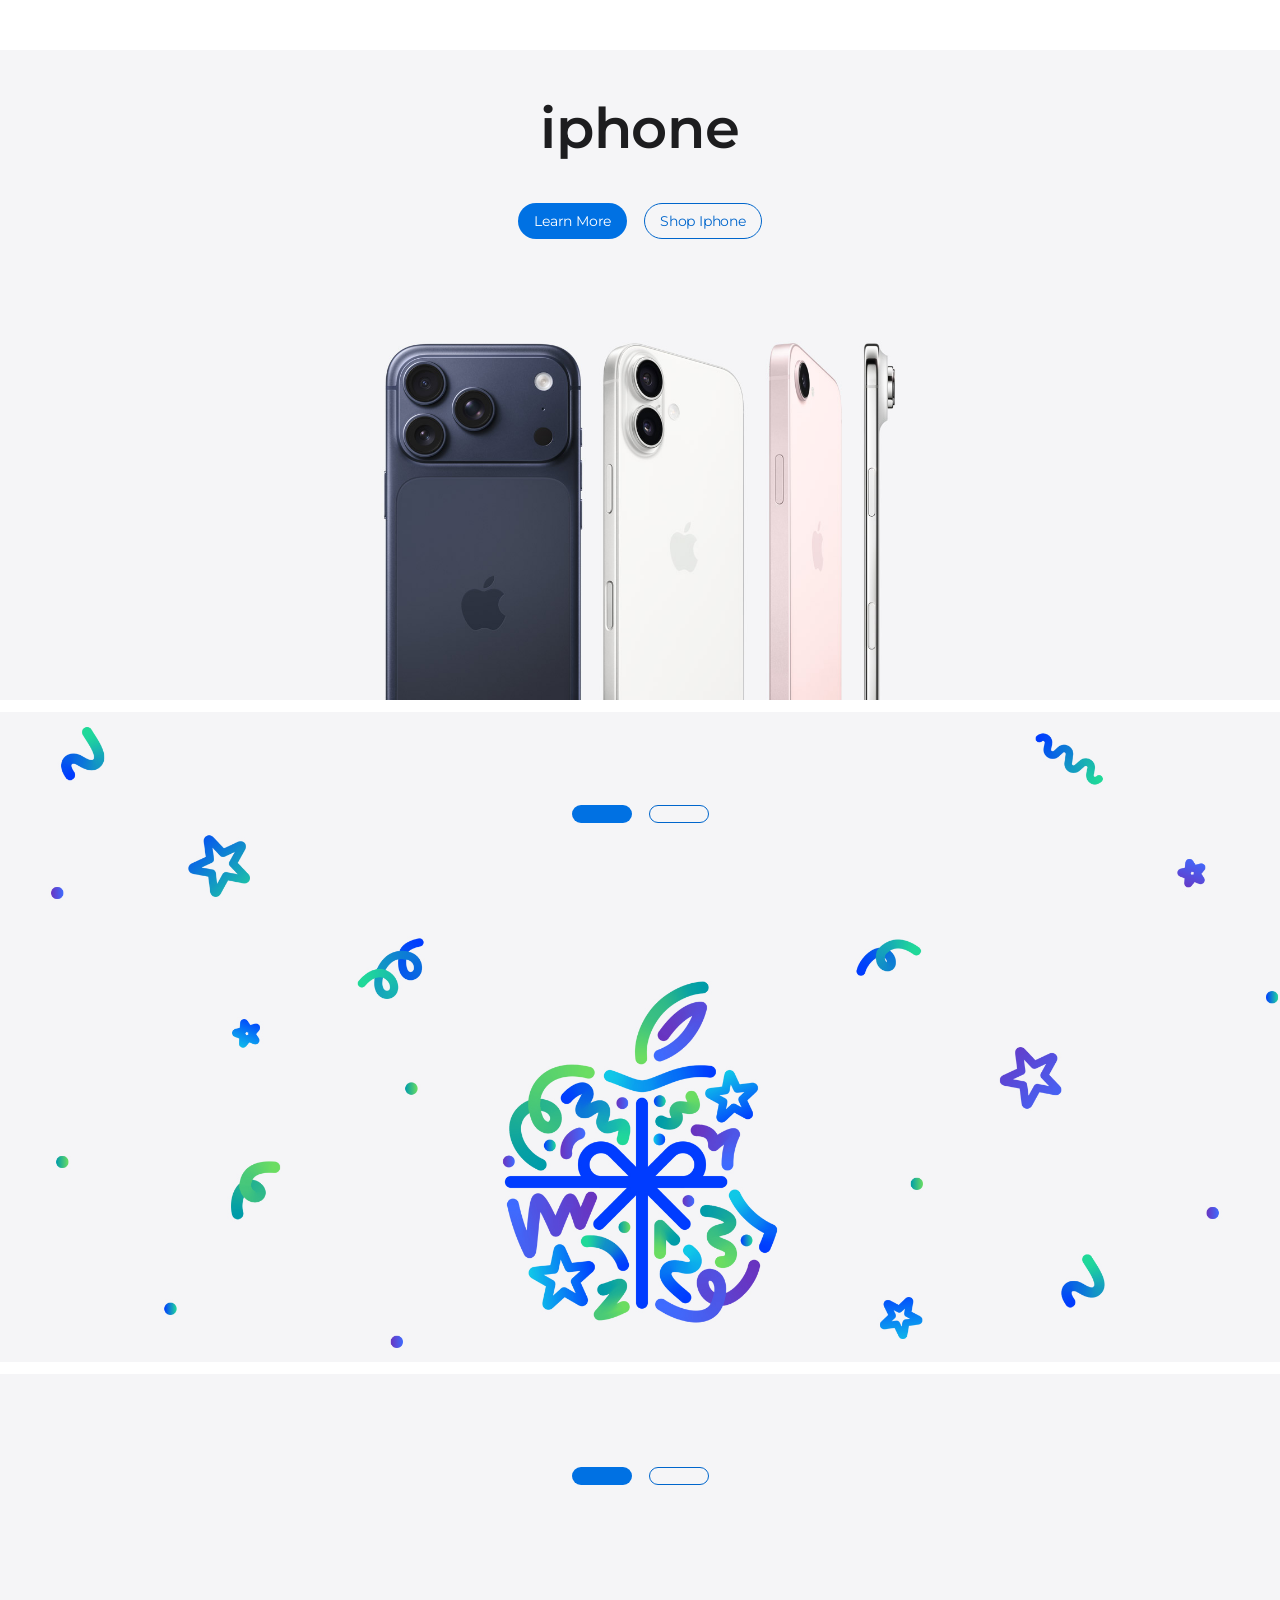
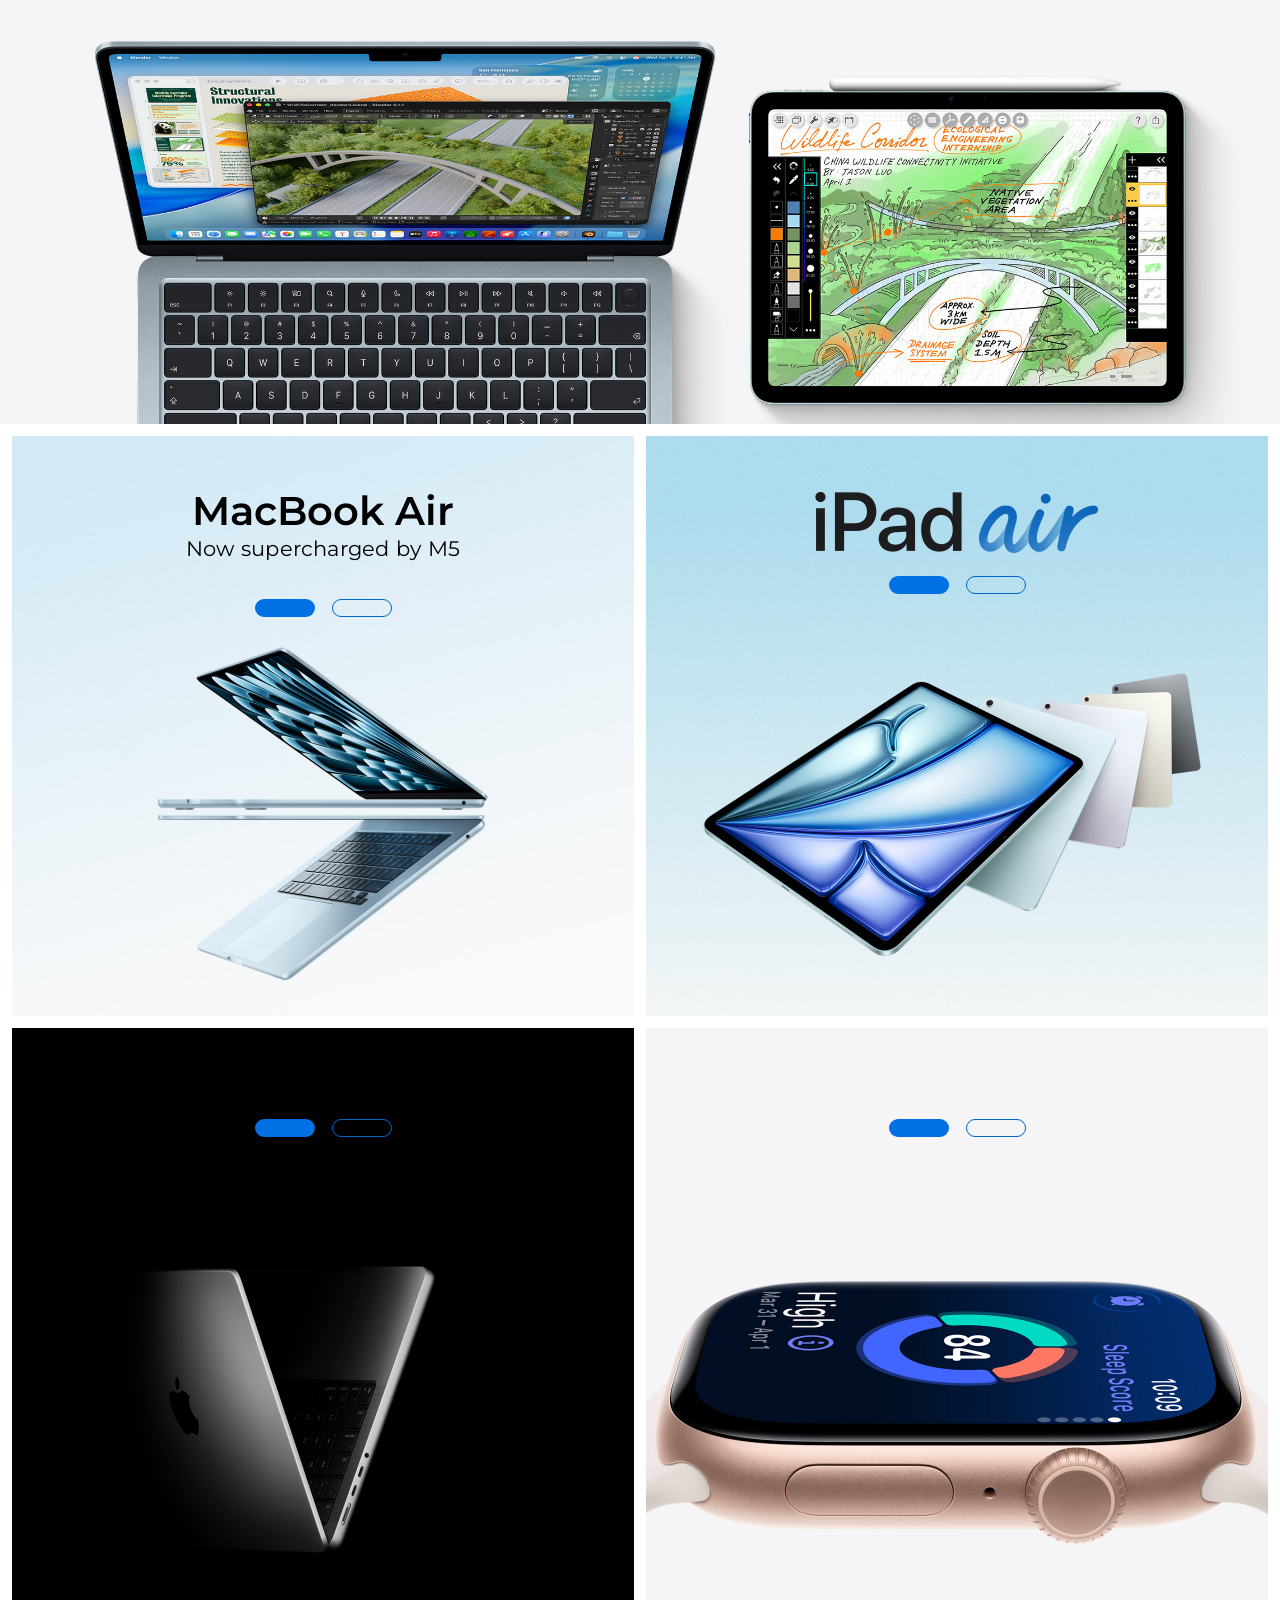
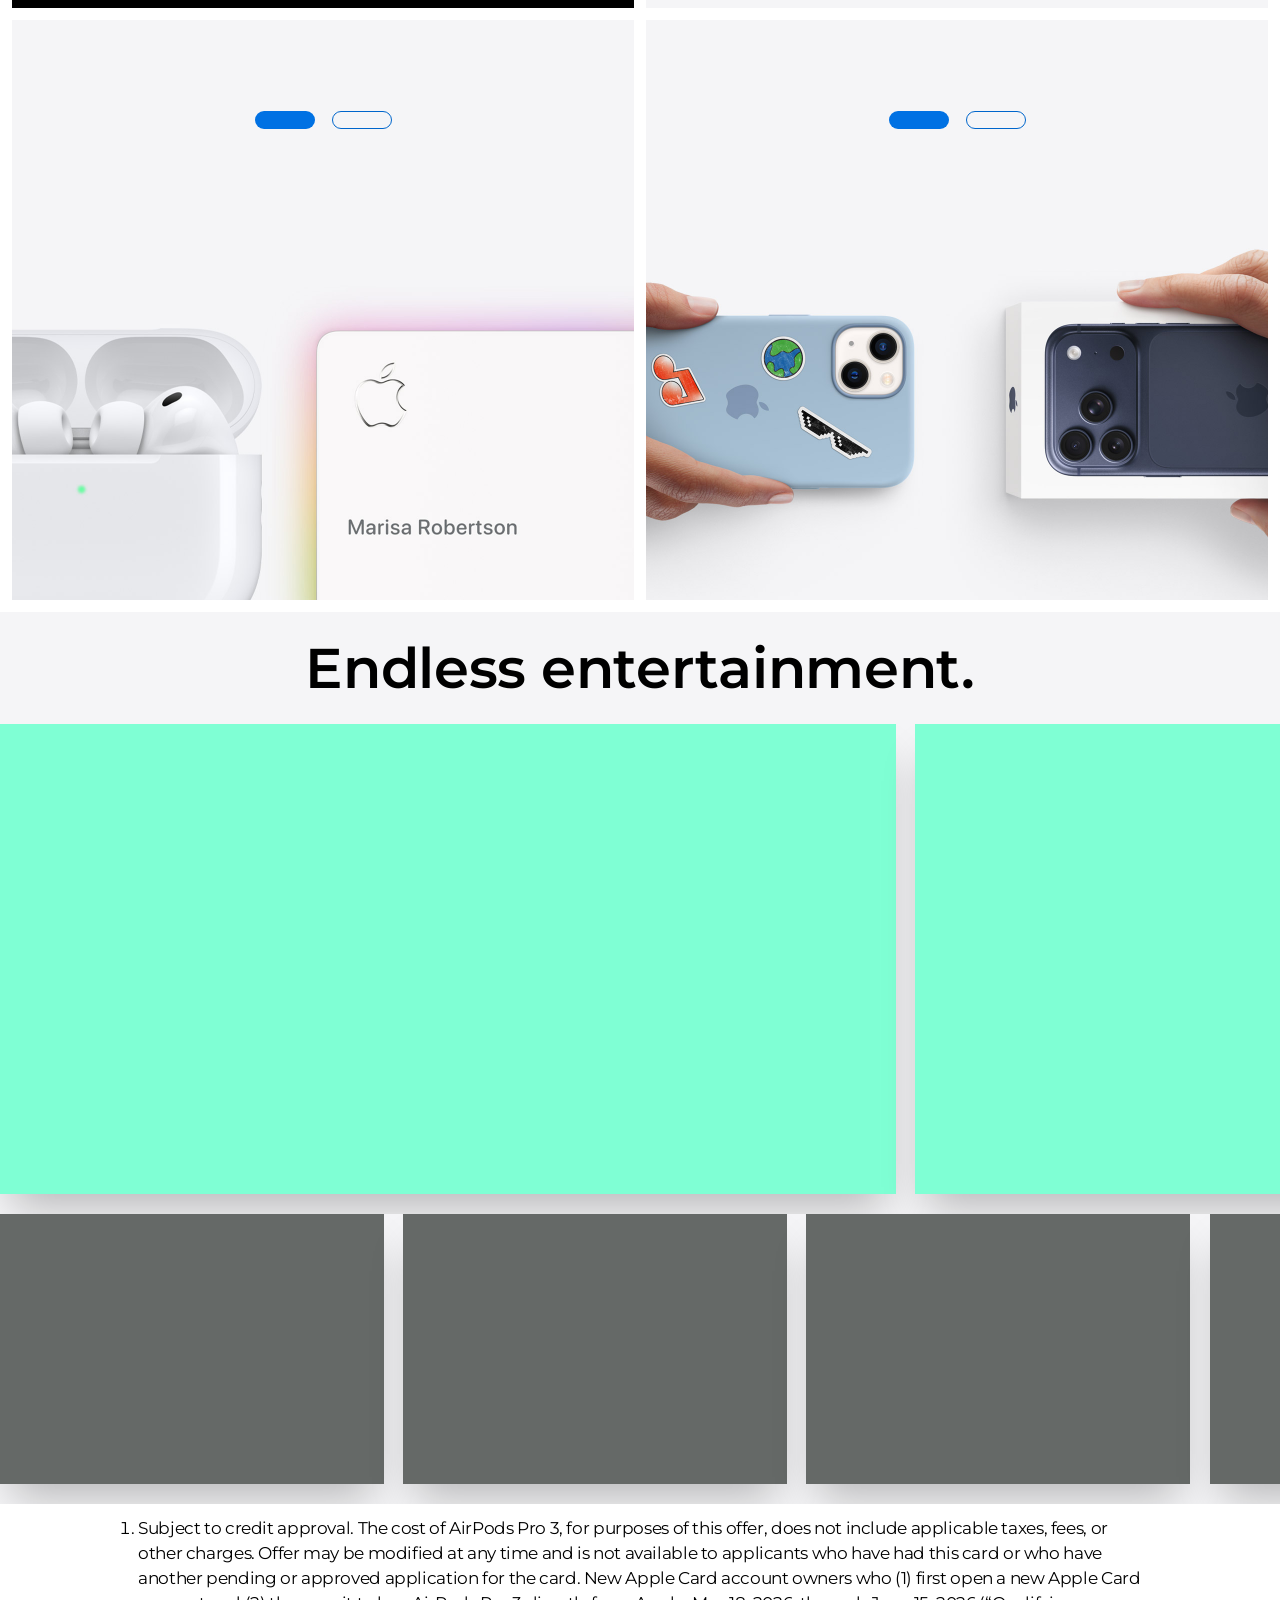
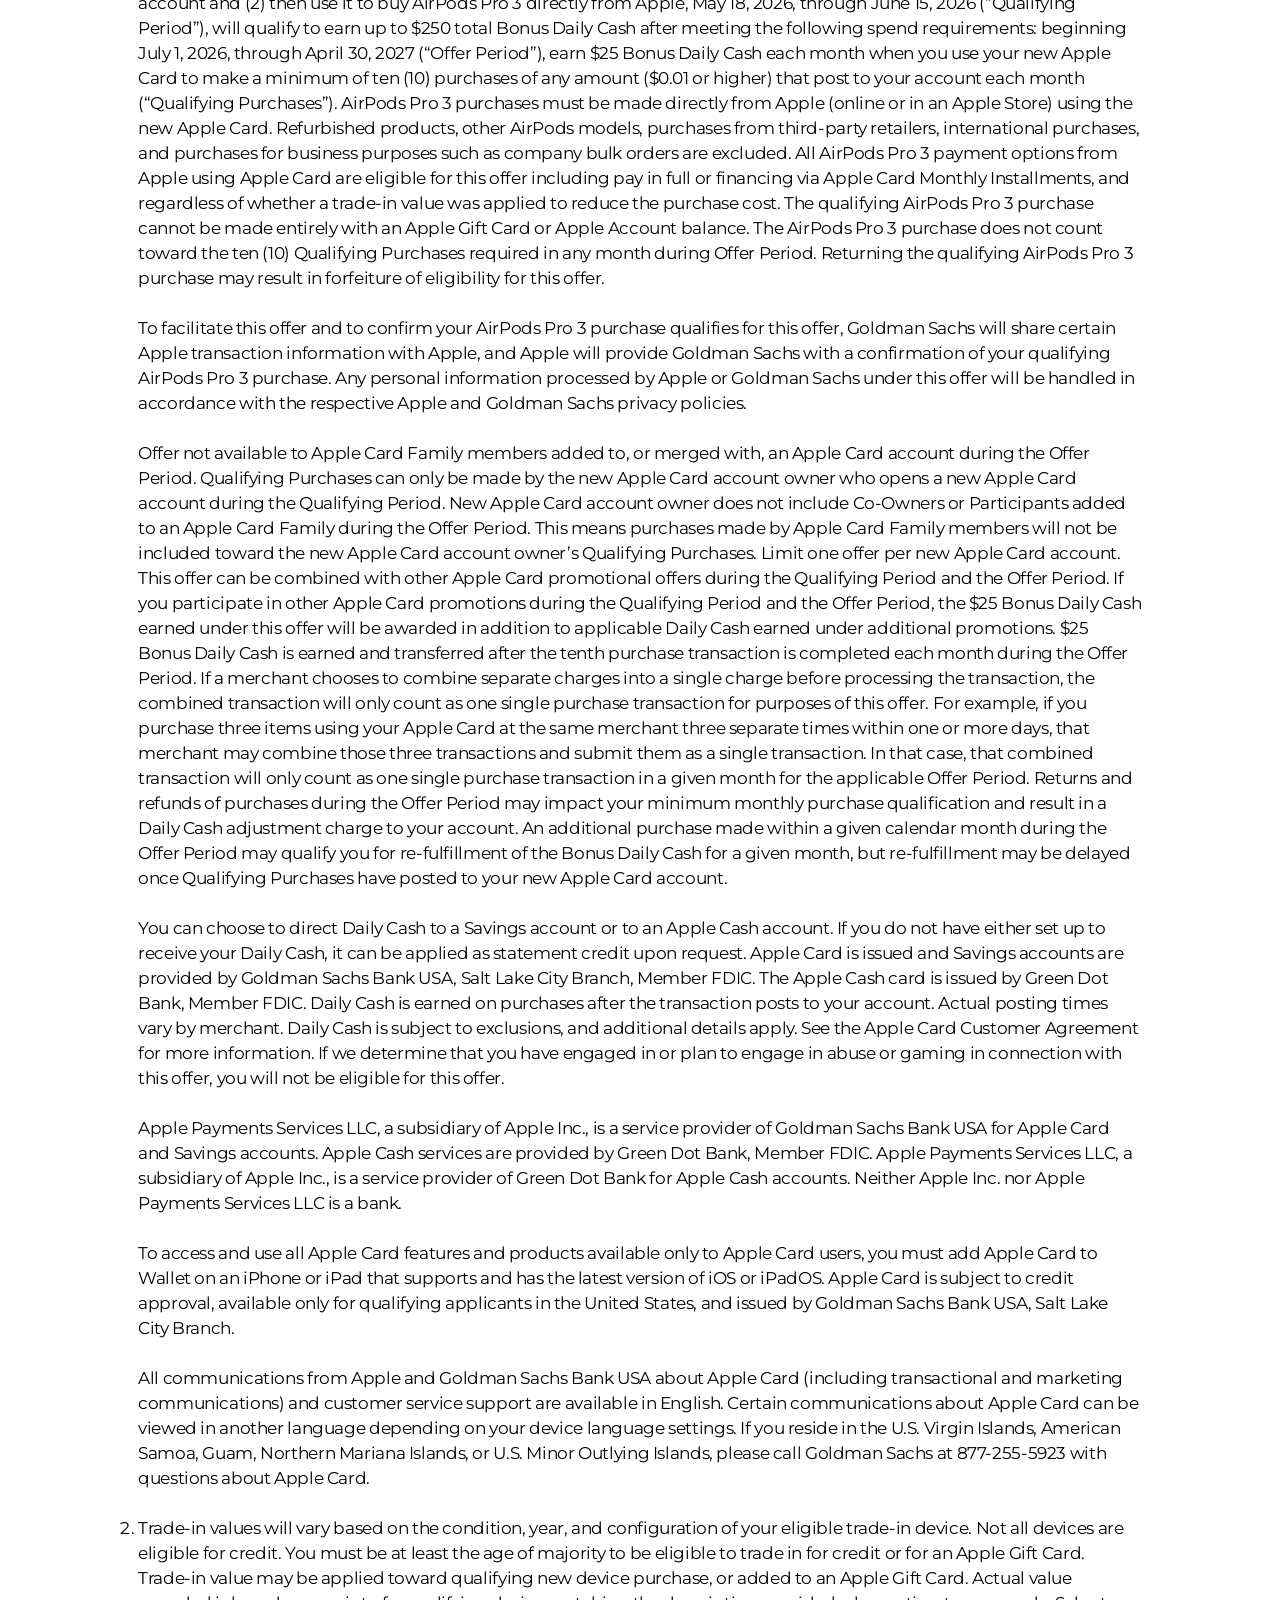
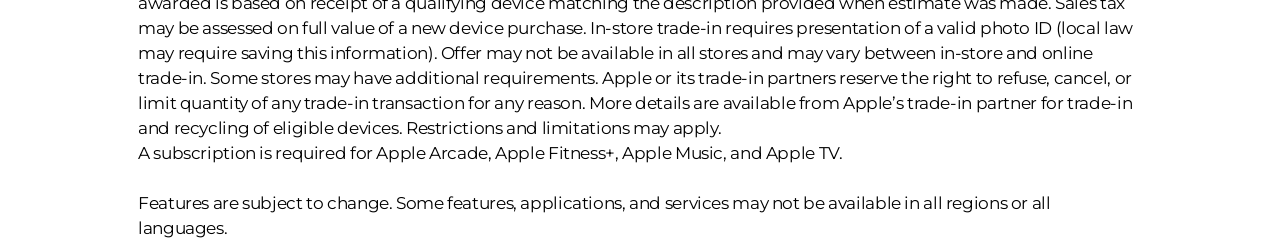
==== redo/index.html @ b170f642 "add redesign" ====
<!doctype html>
<html lang="en">
    <head>
        <meta charset="UTF-8" />
        <meta name="viewport" content="width=device-width, initial-scale=1.0" />
        <title>Apple</title>
        <link rel="stylesheet" href="style.css" />
        <link rel="preconnect" href="https://fonts.googleapis.com" />
        <link rel="preconnect" href="https://fonts.gstatic.com" crossorigin />
        <link
            href="https://fonts.googleapis.com/css2?family=Montserrat:ital,wght@0,100..900;1,100..900&display=swap"
            rel="stylesheet"
        />
    </head>
    <body>
        <header class="header-wrapper">
            <div class="inner-wrapper">
                <nav class="main-nav">
                    <ul>
                        <li class="nav-item logo"></li>
                        <li class="nav-item"></li>
                        <li class="nav-item"></li>
                        <li class="nav-item"></li>
                        <li class="nav-item"></li>
                        <li class="nav-item"></li>
                        <li class="nav-item"></li>
                        <li class="nav-item"></li>
                        <li class="nav-item"></li>
                        <li class="nav-item"></li>
                        <li class="nav-item"></li>
                        <li class="nav-item"></li>
                        <li class="nav-item"></li>
                        <li class="nav-item"></li>
                    </ul>
                </nav>
                <nav class="nav-dropdown"></nav>
                <nav class="nav-dropdown"></nav>
                <nav class="nav-dropdown"></nav>
                <nav class="nav-dropdown"></nav>
                <nav class="nav-dropdown"></nav>
                <nav class="nav-dropdown"></nav>
                <nav class="nav-dropdown"></nav>
                <nav class="nav-dropdown"></nav>
                <nav class="nav-dropdown"></nav>
                <nav class="nav-dropdown"></nav>
                <nav class="nav-dropdown"></nav>
            </div>
        </header>
        <main class="main">
            <section class="section section-hero">
                <div class="tile-wrapper" id="iphone-family">
                    <div class="tile-content">
                        <div class="tile-copy-wrapper">
                            <h3 class="tile-headline typography-tile-headline">
                                iphone
                            </h3>
                            <p class="tile-subhead typography-tile-subhead"></p>
                        </div>
                        <div class="tile-ctas">
                            <a href="" class="button">Learn More</a>
                            <a href="" class="button button-secondary"
                                >Shop Iphone</a
                            >
                        </div>
                    </div>
                </div>

                <div class="tile-wrapper" id="fathers-day">
                    <div class="tile-content">
                        <div class="tile-copy-wrapper">
                            <h3
                                class="tile-headline typography-tile-headline"
                            ></h3>
                            <p class="tile-subhead typography-tile-subhead"></p>
                        </div>
                        <div class="tile-ctas">
                            <a href="" class="button"></a>
                            <a href="" class="button button-secondary"></a>
                        </div>
                    </div>
                </div>

                <div class="tile-wrapper" id="college">
                    <div class="tile-content">
                        <div class="tile-copy-wrapper">
                            <h3
                                class="tile-headline typography-tile-headline"
                            ></h3>
                            <p class="tile-subhead typography-tile-subhead"></p>
                        </div>
                        <div class="tile-ctas">
                            <a href="" class="button"></a>
                            <a href="" class="button button-secondary"></a>
                        </div>
                    </div>
                </div>
            </section>

            <section class="section section-promo">
                <div class="tile-wrapper" id="macbook-air-m5">
                    <div class="tile-content">
                        <div class="tile-copy-wrapper">
                            <h3 class="tile-headline typography-tile-headline">
                                MacBook Air
                            </h3>
                            <p class="tile-subhead typography-tile-subhead">
                                Now supercharged by M5
                            </p>
                        </div>
                        <div class="tile-ctas">
                            <a href="" class="button"></a>
                            <a href="" class="button button-secondary"></a>
                        </div>
                    </div>
                </div>

                <div class="tile-wrapper" id="ipad-air">
                    <div class="tile-content">
                        <div class="tile-copy-wrapper">
                            <h3 class="tile-headline typography-tile-headline">
                                <img
                                    src="images/logo/promo_logo_ipad_air__dqdj4ni03quu_large_2x.png"
                                />
                            </h3>
                            <p class="tile-subhead typography-tile-subhead"></p>
                        </div>
                        <div class="tile-ctas">
                            <a href="" class="button"></a>
                            <a href="" class="button button-secondary"></a>
                        </div>
                    </div>
                </div>

                <div class="tile-wrapper" id="macbook-pro">
                    <div class="tile-content">
                        <div class="tile-copy-wrapper">
                            <h3
                                class="tile-headline typography-tile-headline"
                            ></h3>
                            <p class="tile-subhead typography-tile-subhead"></p>
                        </div>
                        <div class="tile-ctas">
                            <a href="" class="button"></a>
                            <a href="" class="button button-secondary"></a>
                        </div>
                    </div>
                </div>

                <div class="tile-wrapper" id="apple-watch-series-11">
                    <div class="tile-content">
                        <div class="tile-copy-wrapper">
                            <h3
                                class="tile-headline typography-tile-headline"
                            ></h3>
                            <p class="tile-subhead typography-tile-subhead"></p>
                        </div>
                        <div class="tile-ctas">
                            <a href="" class="button"></a>
                            <a href="" class="button button-secondary"></a>
                        </div>
                    </div>
                </div>

                <div class="tile-wrapper" id="apple-card-airpods">
                    <div class="tile-content">
                        <div class="tile-copy-wrapper">
                            <h3
                                class="tile-headline typography-tile-headline"
                            ></h3>
                            <p class="tile-subhead typography-tile-subhead"></p>
                        </div>
                        <div class="tile-ctas">
                            <a href="" class="button"></a>
                            <a href="" class="button button-secondary"></a>
                        </div>
                    </div>
                </div>

                <div class="tile-wrapper" id="iphone-tradein">
                    <div class="tile-content">
                        <div class="tile-copy-wrapper">
                            <h3
                                class="tile-headline typography-tile-headline"
                            ></h3>
                            <p class="tile-subhead typography-tile-subhead"></p>
                        </div>
                        <div class="tile-ctas">
                            <a href="" class="button"></a>
                            <a href="" class="button button-secondary"></a>
                        </div>
                    </div>
                </div>
            </section>

            <section class="section section-endless-entertainment-gallery">
                <div class="endless-entertainment">
                    <div class="media-gallery-headline-container">
                        <h2 class="media-gallery-headline">
                            Endless entertainment.
                        </h2>
                    </div>
                    <div class="media-gallery tv-media-gallery">
                        <ul class="media-gallery-item-container">
                            <li class="media-gallery-item"></li>
                            <li class="media-gallery-item">yo</li>
                            <li class="media-gallery-item"></li>
                            <li class="media-gallery-item"></li>
                            <li class="media-gallery-item"></li>
                            <li class="media-gallery-item"></li>
                            <li class="media-gallery-item"></li>
                            <li class="media-gallery-item"></li>
                            <li class="media-gallery-item"></li>
                        </ul>
                    </div>
                    <div class="media-gallery fam-media-gallery">
                        <ul class="media-gallery-item-container">
                            <li class="media-gallery-item"></li>
                            <li class="media-gallery-item"></li>
                            <li class="media-gallery-item"></li>
                            <li class="media-gallery-item"></li>
                            <li class="media-gallery-item"></li>
                            <li class="media-gallery-item"></li>
                            <li class="media-gallery-item"></li>
                            <li class="media-gallery-item"></li>
                            <li class="media-gallery-item"></li>
                        </ul>
                    </div>
                </div>
            </section>
        </main>
        <footer class="footer-wrapper">
            <div class="inner-wrapper">
                <ol>
                    <li>
                        Subject to credit approval. The cost of AirPods Pro 3,
                        for purposes of this offer, does not include applicable
                        taxes, fees, or other charges. Offer may be modified at
                        any time and is not available to applicants who have had
                        this card or who have another pending or approved
                        application for the card. New Apple Card account owners
                        who (1) first open a new Apple Card account and (2) then
                        use it to buy AirPods Pro 3 directly from Apple, May 18,
                        2026, through June 15, 2026 (“Qualifying Period”), will
                        qualify to earn up to $250 total Bonus Daily Cash after
                        meeting the following spend requirements: beginning July
                        1, 2026, through April 30, 2027 (“Offer Period”), earn
                        $25 Bonus Daily Cash each month when you use your new
                        Apple Card to make a minimum of ten (10) purchases of
                        any amount ($0.01 or higher) that post to your account
                        each month (“Qualifying Purchases”). AirPods Pro 3
                        purchases must be made directly from Apple (online or in
                        an Apple Store) using the new Apple Card. Refurbished
                        products, other AirPods models, purchases from
                        third‑party retailers, international purchases, and
                        purchases for business purposes such as company bulk
                        orders are excluded. All AirPods Pro 3 payment options
                        from Apple using Apple Card are eligible for this offer
                        including pay in full or financing via Apple Card
                        Monthly Installments, and regardless of whether a
                        trade-in value was applied to reduce the purchase cost.
                        The qualifying AirPods Pro 3 purchase cannot be made
                        entirely with an Apple Gift Card or Apple Account
                        balance. The AirPods Pro 3 purchase does not count
                        toward the ten (10) Qualifying Purchases required in any
                        month during Offer Period. Returning the qualifying
                        AirPods Pro 3 purchase may result in forfeiture of
                        eligibility for this offer.
                        <br />
                        <br />
                        To facilitate this offer and to confirm your AirPods Pro
                        3 purchase qualifies for this offer, Goldman Sachs will
                        share certain Apple transaction information with Apple,
                        and Apple will provide Goldman Sachs with a confirmation
                        of your qualifying AirPods Pro 3 purchase. Any personal
                        information processed by Apple or Goldman Sachs under
                        this offer will be handled in accordance with the
                        respective
                        <a href="#" style="text-decoration: none; color: #000"
                            >Apple</a
                        >
                        and
                        <a href="#" style="text-decoration: none; color: #000"
                            >Goldman Sachs</a
                        >
                        privacy policies. <br />
                        <br />
                        Offer not available to Apple Card Family members added
                        to, or merged with, an Apple Card account during the
                        Offer Period. Qualifying Purchases can only be made by
                        the new Apple Card account owner who opens a new Apple
                        Card account during the Qualifying Period. New Apple
                        Card account owner does not include Co-Owners or
                        Participants added to an Apple Card Family during the
                        Offer Period. This means purchases made by Apple Card
                        Family members will not be included toward the new Apple
                        Card account owner’s Qualifying Purchases. Limit one
                        offer per new Apple Card account. This offer can be
                        combined with other Apple Card promotional offers during
                        the Qualifying Period and the Offer Period. If you
                        participate in other Apple Card promotions during the
                        Qualifying Period and the Offer Period, the $25 Bonus
                        Daily Cash earned under this offer will be awarded in
                        addition to applicable Daily Cash earned under
                        additional promotions. $25 Bonus Daily Cash is earned
                        and transferred after the tenth purchase transaction is
                        completed each month during the Offer Period. If a
                        merchant chooses to combine separate charges into a
                        single charge before processing the transaction, the
                        combined transaction will only count as one single
                        purchase transaction for purposes of this offer. For
                        example, if you purchase three items using your Apple
                        Card at the same merchant three separate times within
                        one or more days, that merchant may combine those three
                        transactions and submit them as a single transaction. In
                        that case, that combined transaction will only count as
                        one single purchase transaction in a given month for the
                        applicable Offer Period. Returns and refunds of
                        purchases during the Offer Period may impact your
                        minimum monthly purchase qualification and result in a
                        Daily Cash adjustment charge to your account. An
                        additional purchase made within a given calendar month
                        during the Offer Period may qualify you for
                        re-fulfillment of the Bonus Daily Cash for a given
                        month, but re-fulfillment may be delayed once Qualifying
                        Purchases have posted to your new Apple Card account.
                        <br />
                        <br />
                        You can choose to direct Daily Cash to a Savings account
                        or to an Apple Cash account. If you do not have either
                        set up to receive your Daily Cash, it can be applied as
                        statement credit upon request. Apple Card is issued and
                        Savings accounts are provided by Goldman Sachs Bank USA,
                        Salt Lake City Branch, Member FDIC. The Apple Cash card
                        is issued by Green Dot Bank, Member FDIC. Daily Cash is
                        earned on purchases after the transaction posts to your
                        account. Actual posting times vary by merchant. Daily
                        Cash is subject to exclusions, and additional details
                        apply. See the Apple Card Customer Agreement for more
                        information. If we determine that you have engaged in or
                        plan to engage in abuse or gaming in connection with
                        this offer, you will not be eligible for this offer.
                        <br />
                        <br />
                        Apple Payments Services LLC, a subsidiary of Apple Inc.,
                        is a service provider of Goldman Sachs Bank USA for
                        Apple Card and Savings accounts. Apple Cash services are
                        provided by Green Dot Bank, Member FDIC. Apple Payments
                        Services LLC, a subsidiary of Apple Inc., is a service
                        provider of Green Dot Bank for Apple Cash accounts.
                        Neither Apple Inc. nor Apple Payments Services LLC is a
                        bank.
                        <br />
                        <br />
                        To access and use all Apple Card features and products
                        available only to Apple Card users, you must add Apple
                        Card to Wallet on an iPhone or iPad that supports and
                        has the latest version of iOS or iPadOS. Apple Card is
                        subject to credit approval, available only for
                        qualifying applicants in the United States, and issued
                        by Goldman Sachs Bank USA, Salt Lake City Branch.
                        <br />
                        <br />
                        All communications from Apple and Goldman Sachs Bank USA
                        about Apple Card (including transactional and marketing
                        communications) and customer service support are
                        available in English. Certain communications about Apple
                        Card can be viewed in another language depending on your
                        device language settings. If you reside in the U.S.
                        Virgin Islands, American Samoa, Guam, Northern Mariana
                        Islands, or U.S. Minor Outlying Islands, please call
                        Goldman Sachs at 877-255-5923 with questions about Apple
                        Card.
                        <br />
                        <br />
                    </li>
                    <li>
                        Trade‑in values will vary based on the condition, year,
                        and configuration of your eligible trade‑in device. Not
                        all devices are eligible for credit. You must be at
                        least the age of majority to be eligible to trade in for
                        credit or for an Apple Gift Card. Trade‑in value may be
                        applied toward qualifying new device purchase, or added
                        to an Apple Gift Card. Actual value awarded is based on
                        receipt of a qualifying device matching the description
                        provided when estimate was made. Sales tax may be
                        assessed on full value of a new device purchase.
                        In‑store trade‑in requires presentation of a valid photo
                        ID (local law may require saving this information).
                        Offer may not be available in all stores and may vary
                        between in‑store and online trade‑in. Some stores may
                        have additional requirements. Apple or its trade‑in
                        partners reserve the right to refuse, cancel, or limit
                        quantity of any trade‑in transaction for any reason.
                        More details are available from Apple’s trade-in partner
                        for trade‑in and recycling of eligible devices.
                        Restrictions and limitations may apply.
                    </li>

                    <li style="list-style: none">
                        A subscription is required for Apple Arcade, Apple
                        Fitness+, Apple Music, and Apple TV. <br />
                        <br />
                    </li>
                    <li style="list-style-position: outside; list-style: none">
                        Features are subject to change. Some features,
                        applications, and services may not be available in all
                        regions or all languages.
                    </li>
                </ol>
                <nav>
                    <div class="footer-nav-col"></div>
                    <div class="footer-nav-col"></div>
                    <div class="footer-nav-col"></div>
                    <div class="footer-nav-col"></div>
                    <div class="footer-nav-col"></div>
                </nav>
            </div>
        </footer>
    </body>
</html>
---- redo/style.css ----
* {
    margin: 0;
    padding: 0;
    box-sizing: border-box;
    /* outline: 1px solid black; */
}
/* :root {
    --hero-content-height: 580px;
    --promo-content-height: 580px;
} */
body {
    font-family: "Montserrat", sans-serif;
    /* font-size: 20px; */
    font-size: 17px;
    line-height: 1.4705882353;
    font-weight: 400;
    letter-spacing: -0.022em;
}
img {
    max-width: 100%;
}
div {
    display: block;
    unicode-bidi: isolate;
}
img {
    overflow-clip-margin: content-box;
    overflow: clip;
}
h3 {
    display: block;
    font-size: 1.17em;
    margin-block-start: 1em;
    margin-block-end: 1em;
    margin-inline-start: 0px;
    margin-inline-end: 0px;
    font-weight: bold;
    unicode-bidi: isolate;
}
p {
    display: block;
    margin-block-start: 1em;
    margin-block-end: 1em;
    margin-inline-start: 0px;
    margin-inline-end: 0px;
    unicode-bidi: isolate;
}
.button {
    z-index: 4;
}
.main {
    width: 100%;
}
.inner-wrapper {
    width: 1024px;
    padding: 0 10px;
    margin: 0 auto;
}

.header-wrapper {
    display: flex;
    align-items: center;
    justify-content: center;
    width: 100%;
}

.main-nav ul {
    display: flex;
    justify-content: space-between;
    align-items: center;
    height: 100%;
    list-style: none;
    height: 50px;
}
.nav-item {
    width: 100%;
}
.nav-dropdown {
}
.button {
    --sk-button-color: rgb(255, 255, 255);
    --sk-button-color-hover: var(--sk-button-color);
    --sk-button-color-active: var(--sk-button-color-hover);
    --sk-button-disabled-opacity: var(--sk-link-disabled-opacity, 0.42);
    --sk-button-backdrop-filter: none;
    --sk-button-border-color: transparent;
    --sk-button-border-radius: 980px;
    --sk-button-margin-horizontal: 14px;
    --sk-button-margin-vertical: 14px;
    --sk-button-min-width-basis: 60px;
    --sk-button-padding-horizontal: 16px;
    --sk-button-padding-vertical: 9px;
    --sk-button-border-width: 1px;
    --sk-button-box-sizing: content-box;
    --sk-button-width: auto;
    --sk-button-display: inline-block;
    font-size: 14px;
    line-height: 1.2857742857;
    font-weight: 400;
    letter-spacing: -0.016em;
    background: var(--sk-button-background);
    color: var(--sk-button-color);
    backdrop-filter: var(--sk-button-backdrop-filter);
    border-color: var(--sk-button-border-color);
    padding-block: calc(
        var(--sk-button-padding-vertical) - var(--sk-button-border-width)
    );
    padding-inline: calc(
        var(--sk-button-padding-horizontal) - var(--sk-button-border-width)
    );
    border-radius: var(--sk-button-border-radius);
    border-style: solid;
    border-width: var(--sk-button-border-width);
    width: var(--sk-button-width);
    min-width: calc(
        var(--sk-button-min-width-basis) - var(--sk-button-padding-horizontal) *
            2
    );
    cursor: pointer;
    display: var(--sk-button-display);
    box-sizing: var(--sk-button-box-sizing);
    text-align: center;
    text-decoration: none;
    white-space: nowrap;
    --sk-button-background: rgb(0, 113, 227);
    --sk-button-background-hover: #0076df;
    --sk-button-background-active: #006edb;
}
.button-secondary {
    --sk-button-background: transparent;
    --sk-button-background-hover: #0076df;
    --sk-button-background-active: #006edb;
    --sk-button-color: rgb(0, 102, 204);
    --sk-button-color-hover: rgb(255, 255, 255);
    --sk-button-border-color: rgb(0, 102, 204);
}
.section {
    display: grid;
    grid-template-columns: 1fr;
    gap: 12px;
    text-align: center;
    margin-bottom: 12px;
}

/* ================== tiles ==================== */
.tile-wrapper {
    display: flex;
    justify-content: center;
    position: relative;
    width: 100%;
    min-height: 570px;
    box-sizing: border-box;
    background-color: #f5f5f7;
    overflow: clip;
    padding: 48px 0 56px;
    background-size: cover;
    background-position: center;
    background-repeat: no-repeat;
}
.tile-copy-wrapper {
    position: relative;
    pointer-events: none;
    z-index: 2;
}
.tile-content {
    display: flex;
    flex-direction: column;
    position: relative;
    align-items: center;
}
.tile-ctas {
    display: flex;
    justify-content: center;
    column-gap: 17px;
    margin-top: 17px;
    z-index: 3;
}
.tile-headline {
    margin: 0 auto;
}
.typography-tile-headline {
    font-size: 56px;
    line-height: 1.0714285714;
    font-weight: 600;
    letter-spacing: -0.005em;
}
.typography-tile-subhead {
    font-size: 28px;
    line-height: 1.1428571429;
    font-weight: 400;
    letter-spacing: 0.007em;
}

.section-hero {
    width: 100%;
    color: #1d1d1f;
    display: grid;
    font-size: 17px;
    gap: 12px;
    grid-template-columns: 100%;
    grid-template-rows: 650px 650px 650px;
    letter-spacing: -0.374px;
    line-height: 25px;
    margin: 0px 0px 12px;
    text-align: center;
}
/* ------------------------------------------------------------ */
#iphone-family {
    background-image: url("images/hero_iphone_family__be5jkzxszb1e_large_2x.jpg");
}
#fathers-day {
    background-image: url("images/hero_fd26__c9vr0hxu24eq_large_2x.jpg");
}
#college {
    background-image: url("images/hero_college_students_2026__dzrtx52rt9aq_large_2x.jpg");
}

.section-promo {
    padding-left: max(12px, env(safe-area-inset-left) - 12px);
    padding-right: max(12px, env(safe-area-inset-right) - 12px);
}
.section-promo .section {
    grid-template-columns: 1fr 1fr;
}
.section-promo .tile-wrapper {
    min-height: 580px;
}
.section-promo .tile-subhead {
    margin-top: 3px;
}
.section-promo .tile-headline {
    font-size: 40px;
    line-height: 1.1;
    font-weight: 600;
    letter-spacing: 0em;
}
.section-promo .tile-subhead {
    font-size: 21px;
    line-height: 1.1904761905;
    font-weight: 400;
    letter-spacing: 0.011em;
}
.logo-image {
    margin-top: 5px;
    margin-bottom: -5px;
}
.section-promo .logo-image {
    margin-top: 4px;
}
.section-promo [id="ipad-air"] .tile-headline {
    height: 49px;
}

.section-promo.section {
    grid-template-columns: 1fr 1fr;
}

.section-promo .tile-wrapper {
    min-height: 580px;
}

/* --------------------- promo images ----------------------- */
#macbook-air-m5 {
    background-image: url("images/promo_macbook_air_m5__e5xk2yysqiie_large_2x.jpg");
}
#ipad-air {
    background-image: url("images/promo_ipad_air_m4__bgcv7t286k8y_large_2x.jpg");
}
#macbook-pro {
    background-image: url("images/promo_macbook_pro__c9td9w1mc8ia_large_2x.jpg");
}
#apple-watch-series-11 {
    background-image: url("images/promo_apple_watch_series_11__gnlwqxe1jlu2_large_2x.jpg");
}
#apple-card-airpods {
    background-image: url("images/promo_apple_card_airpods__dpbuw4e90126_large_2x.jpg");
}
#iphone-tradein {
    background-image: url("images/promo_iphone_tradein__e4hrjxmgmf0i_large_2x.jpg");
}

/* ======================= entertainment ======================== */

.endless-entertainment {
    background-color: #f5f5f7;
    display: flex;
    flex-direction: column;
    overflow: hidden;
}
.media-gallery {
    display: flex;
    flex-direction: column;
    align-items: center;
    position: relative;
}
.media-gallery-headline {
    font-size: 56px;
    line-height: 1.0714285714;
    font-weight: 600;
    letter-spacing: -0.005em;
    color: #000;
}
.media-gallery-headline-container {
    margin-top: 26px;
    margin-bottom: 26px;
    text-align: center;
}
.media-gallery-item-container {
    width: 100%;
    display: flex;
    gap: 1.2rem;
    overflow-x: auto;
    scroll-snap-type: x mandatory;
    scroll-behavior: smooth;
    scrollbar-width: none;
    -ms-overflow-style: none;
    cursor: grab;
    scroll-snap-stop: always;
    -webkit-overflow-scrolling: touch;
}
.media-gallery-item {
    /* flex: 0 0 80%; */
    flex: 0 0 70%;
    scroll-snap-align: center;
    background: #ffffff;
    /* border-radius: 2rem; */
    overflow: hidden;
    box-shadow: 0 25px 40px -12px rgba(0, 0, 0, 0.25);
    transition:
        transform 0.25s ease,
        filter 0.2s;
    will-change: transform;
    /* aspect-ratio: 16 / 9; */
    position: relative;
    height: 470px;
    width: 480px;
    background-color: aquamarine;
    margin-bottom: 20px;
}
.fam-media-gallery .media-gallery-item {
    flex: 0 0 30%;
    height: 270px;
    width: 280px;
    background-color: rgb(101, 105, 103);
}

@media (max-width: 480px) {
    .section-promo {
        display: flex;
        /* flex-direction: column; */
        padding-left: max(12px, env(safe-area-inset-left) - 12px);
        padding-right: max(12px, env(safe-area-inset-right) - 12px);
        /* flex-wrap: wrap; */
    }
}
@media (min-width: 1069px) {
    .section-promo .tile-wrapper {
        padding: 53px 0 60px;
    }
}
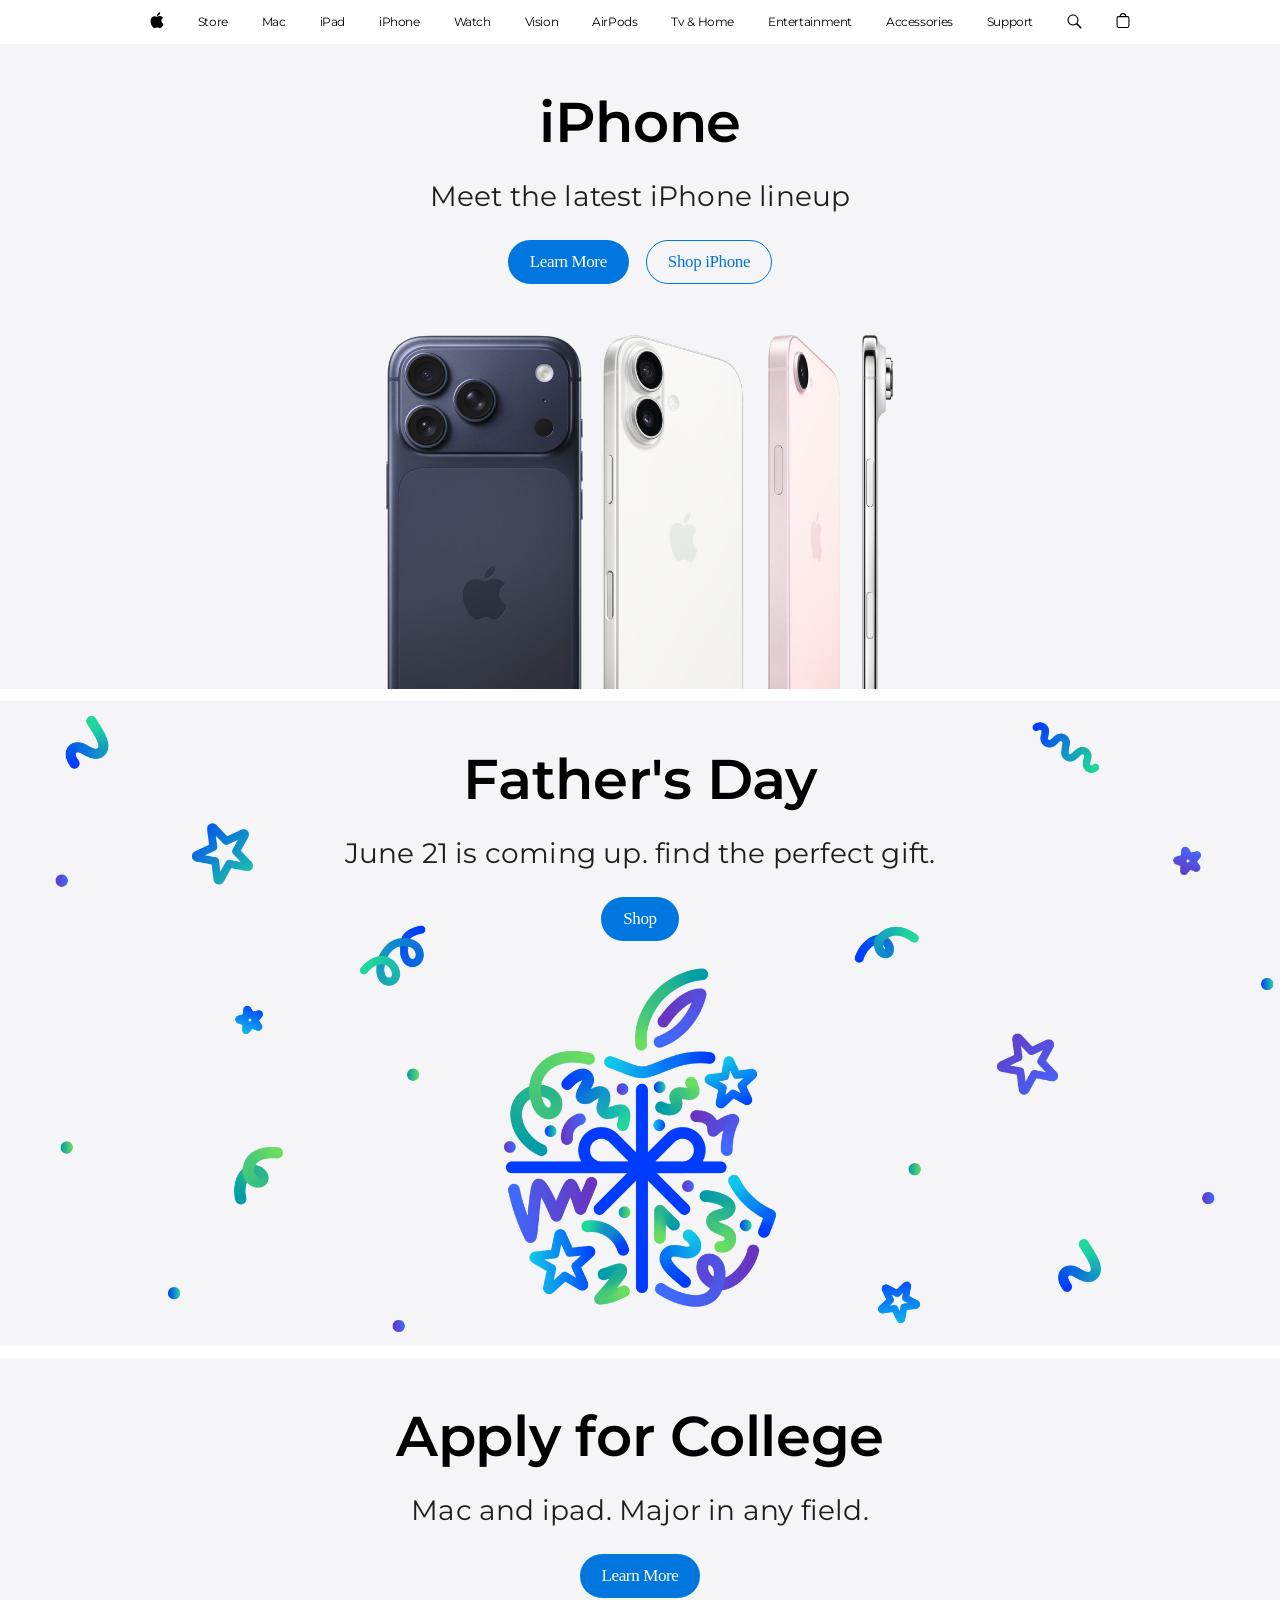
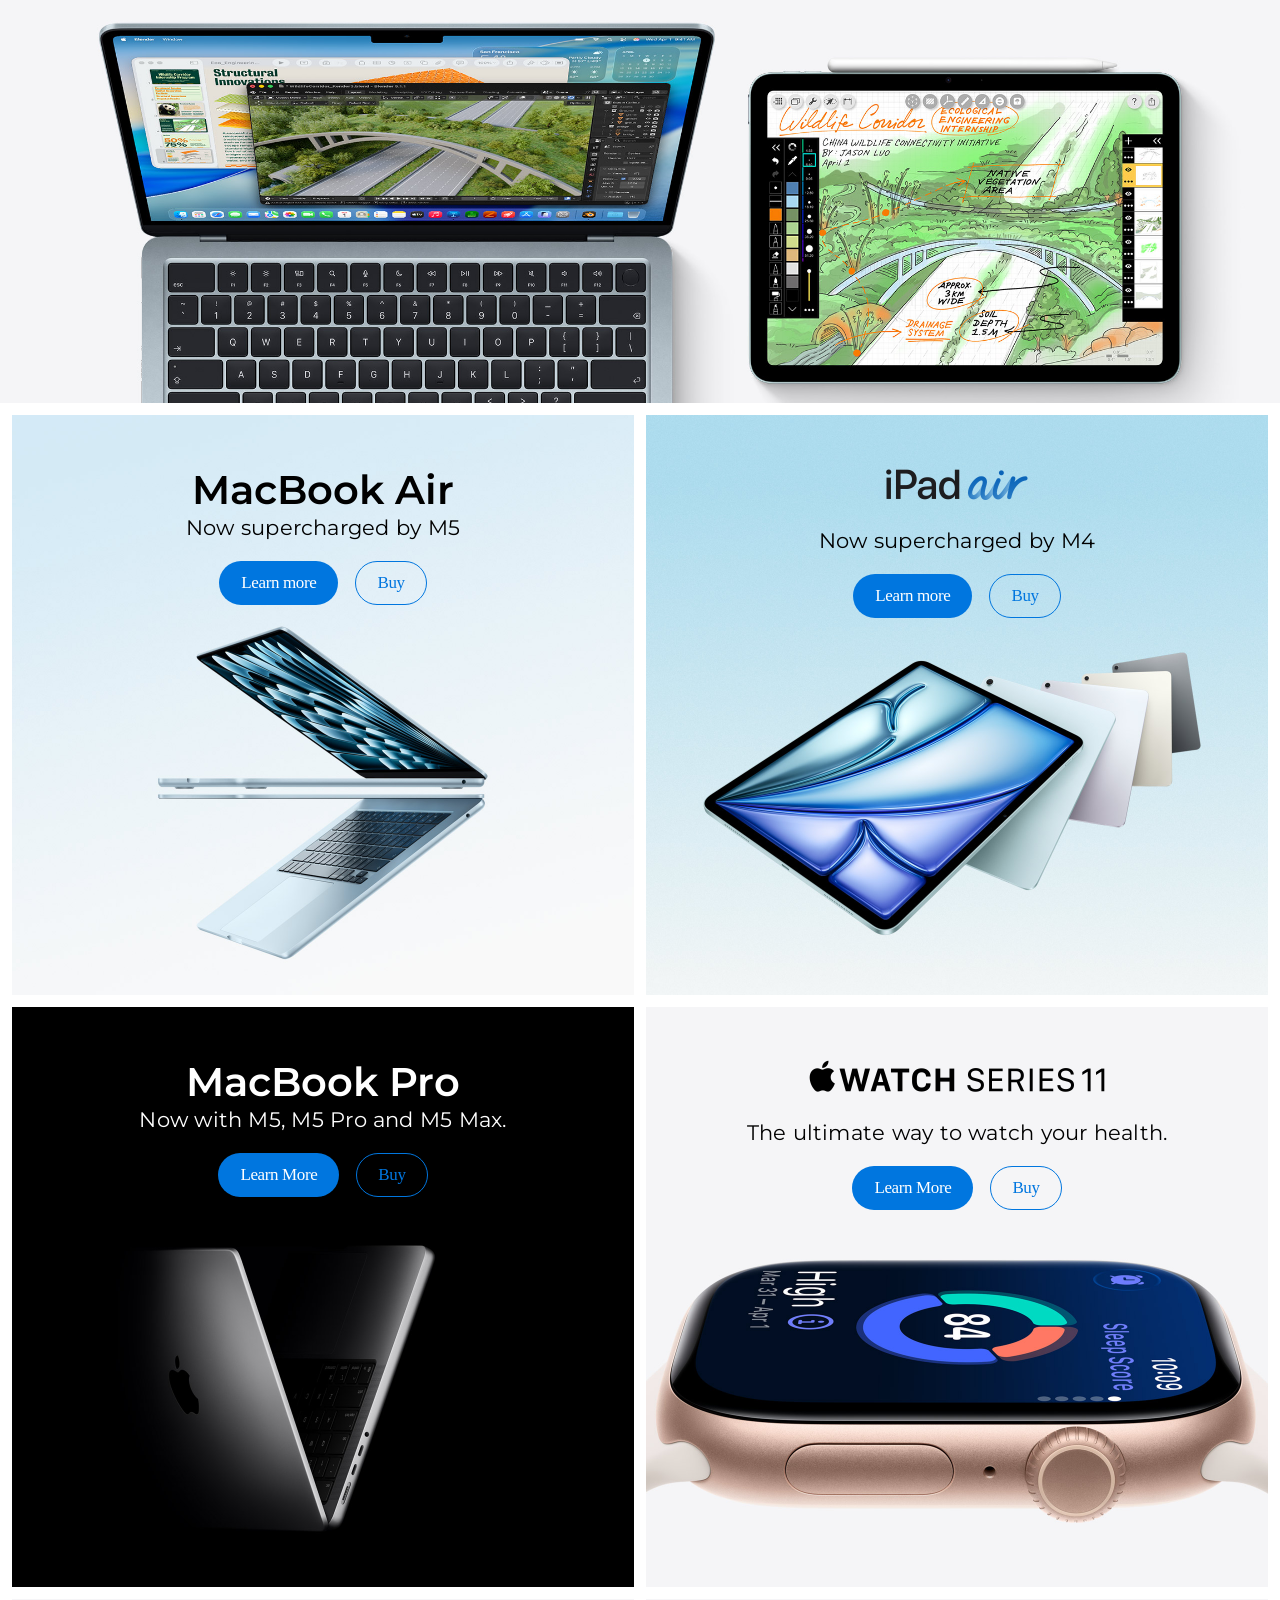
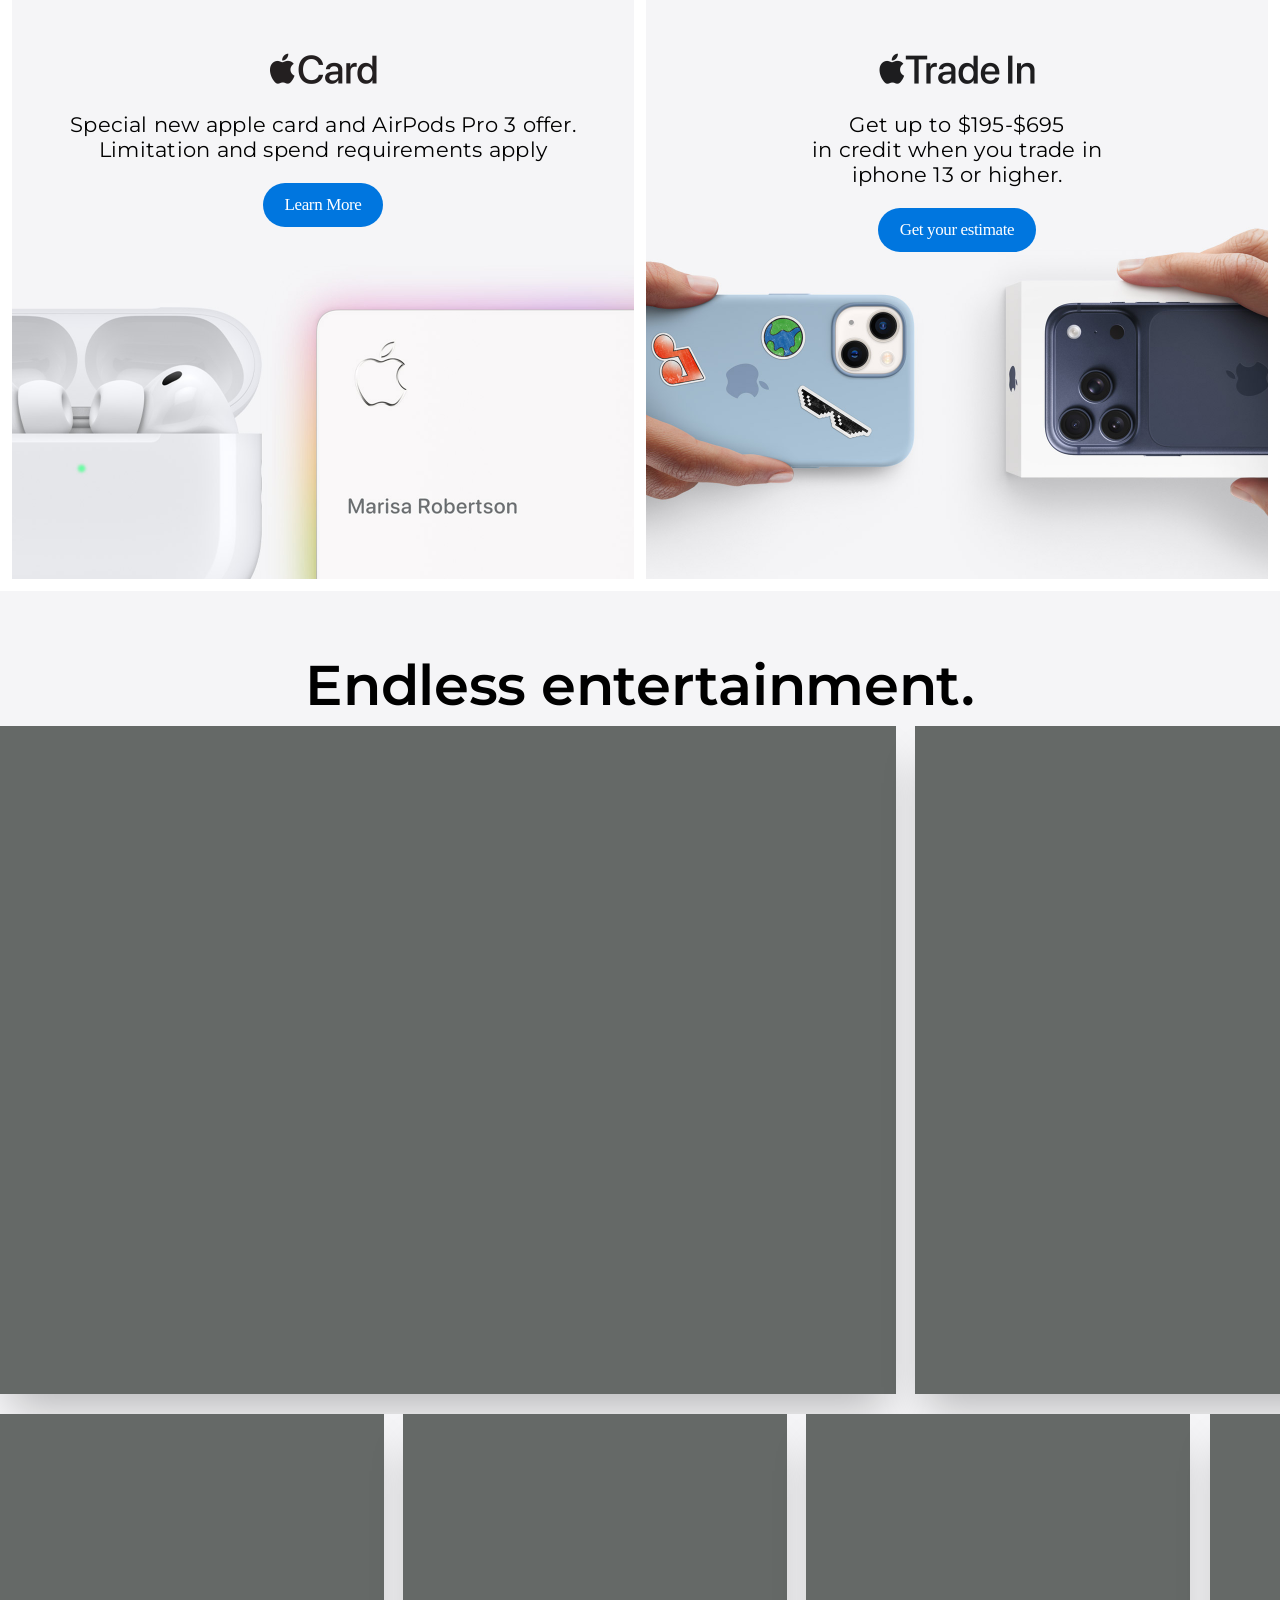
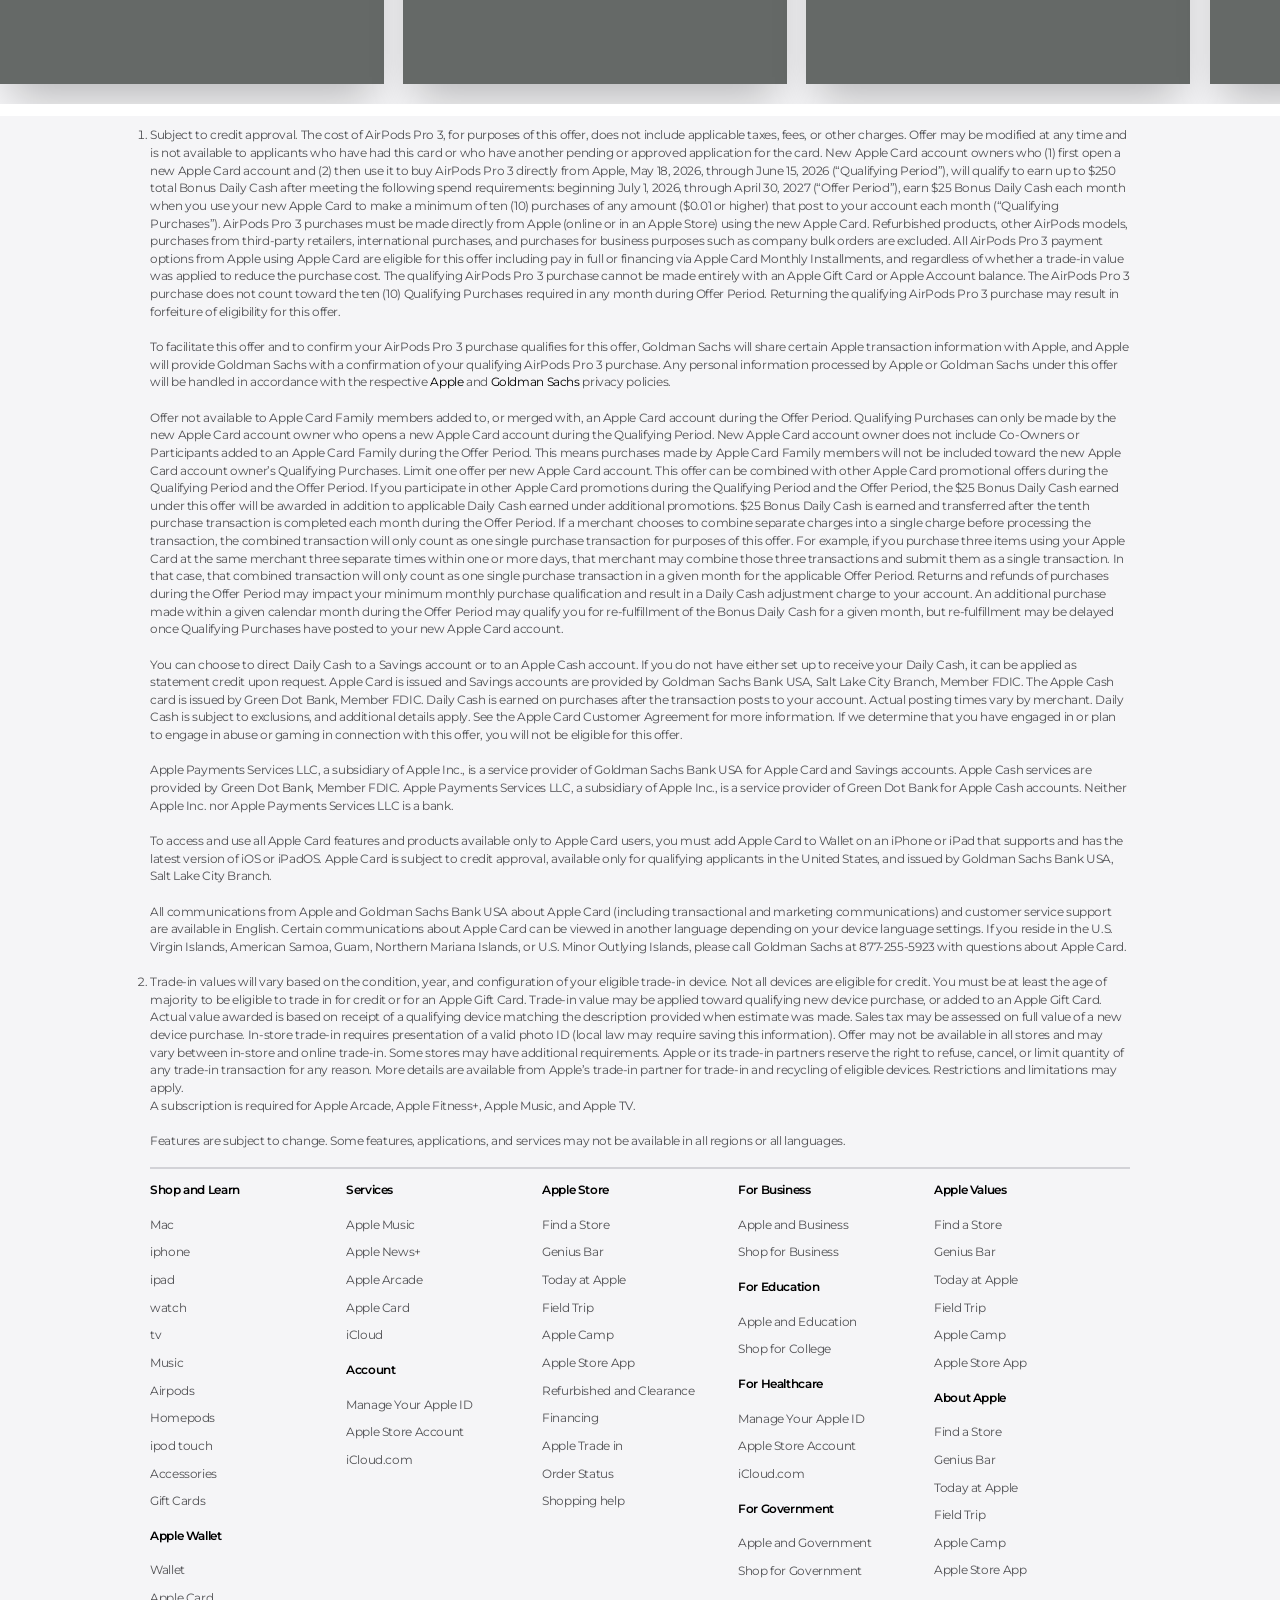
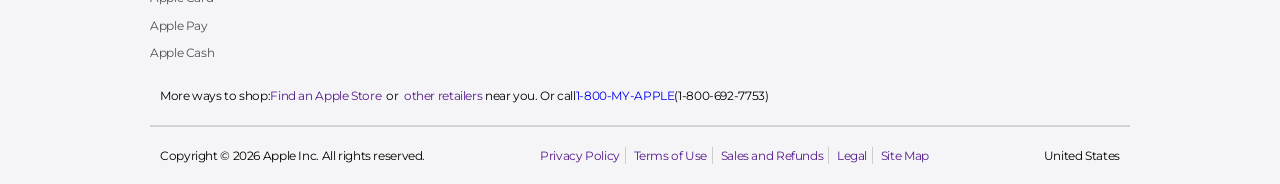
==== commit 23cc1105: "updated redo" ====
--- a/redo/index.html
+++ b/redo/index.html
@@ -11,26 +11,74 @@
             href="https://fonts.googleapis.com/css2?family=Montserrat:ital,wght@0,100..900;1,100..900&display=swap"
             rel="stylesheet"
         />
+        <link
+            rel="shortcut icon"
+            href="images/icons/favicon.ico"
+            type="image/x-icon"
+        />
     </head>
     <body>
         <header class="header-wrapper">
             <div class="inner-wrapper">
                 <nav class="main-nav">
                     <ul>
-                        <li class="nav-item logo"></li>
-                        <li class="nav-item"></li>
-                        <li class="nav-item"></li>
-                        <li class="nav-item"></li>
-                        <li class="nav-item"></li>
-                        <li class="nav-item"></li>
-                        <li class="nav-item"></li>
-                        <li class="nav-item"></li>
-                        <li class="nav-item"></li>
-                        <li class="nav-item"></li>
-                        <li class="nav-item"></li>
-                        <li class="nav-item"></li>
-                        <li class="nav-item"></li>
-                        <li class="nav-item"></li>
+                        <svg
+                            height="44"
+                            viewBox="0 0 14 44"
+                            width="14"
+                            xmlns="http://www.w3.org/2000/svg"
+                        >
+                            <path
+                                d="m13.0729 17.6825a3.61 3.61 0 0 0 -1.7248 3.0365 3.5132 3.5132 0 0 0 2.1379 3.2223 8.394 8.394 0 0 1 -1.0948 2.2618c-.6816.9812-1.3943 1.9623-2.4787 1.9623s-1.3633-.63-2.613-.63c-1.2187 0-1.6525.6507-2.644.6507s-1.6834-.9089-2.4787-2.0243a9.7842 9.7842 0 0 1 -1.6628-5.2776c0-3.0984 2.014-4.7405 3.9969-4.7405 1.0535 0 1.9314.6919 2.5924.6919.63 0 1.6112-.7333 2.8092-.7333a3.7579 3.7579 0 0 1 3.1604 1.5802zm-3.7284-2.8918a3.5615 3.5615 0 0 0 .8469-2.22 1.5353 1.5353 0 0 0 -.031-.32 3.5686 3.5686 0 0 0 -2.3445 1.2084 3.4629 3.4629 0 0 0 -.8779 2.1585 1.419 1.419 0 0 0 .031.2892 1.19 1.19 0 0 0 .2169.0207 3.0935 3.0935 0 0 0 2.1586-1.1368z"
+                            ></path>
+                        </svg>
+                        <li class="nav-item"><a href="#">Store</a></li>
+                        <li class="nav-item"><a href="#">Mac</a></li>
+                        <li class="nav-item"><a href="#">iPad</a></li>
+                        <li class="nav-item"><a href="#">iPhone</a></li>
+                        <li class="nav-item"><a href="#">Watch</a></li>
+                        <li class="nav-item"><a href="#">Vision</a></li>
+                        <li class="nav-item"><a href="#">AirPods</a></li>
+                        <li class="nav-item"><a href="#">Tv & Home</a></li>
+                        <li class="nav-item"><a href="#">Entertainment</a></li>
+                        <li class="nav-item"><a href="#">Accessories</a></li>
+                        <li class="nav-item"><a href="#">Support</a></li>
+                        <!-- <li class="nav-item search-link">
+                            <a href=""
+                                ><img
+                                    src="/images/icons/ios-search-2-64.png"
+                                    alt=""
+                            /></a>
+                        </li> -->
+
+                        <svg
+                            xmlns="http://www.w3.org/2000/svg"
+                            width="15px"
+                            height="44px"
+                            viewBox="0 0 15 44"
+                        >
+                            <path
+                                d="M14.298,27.202l-3.87-3.87c0.701-0.929,1.122-2.081,1.122-3.332c0-3.06-2.489-5.55-5.55-5.55c-3.06,0-5.55,2.49-5.55,5.55 c0,3.061,2.49,5.55,5.55,5.55c1.251,0,2.403-0.421,3.332-1.122l3.87,3.87c0.151,0.151,0.35,0.228,0.548,0.228 s0.396-0.076,0.548-0.228C14.601,27.995,14.601,27.505,14.298,27.202z M1.55,20c0-2.454,1.997-4.45,4.45-4.45 c2.454,0,4.45,1.997,4.45,4.45S8.454,24.45,6,24.45C3.546,24.45,1.55,22.454,1.55,20z"
+                            ></path>
+                        </svg>
+                        <!-- <li class="nav-item cart-link">
+                            <a href=""
+                                ><img
+                                    src="/images/icons/sllmnhx-cart-6930472.png"
+                                    alt=""
+                                    height="19"
+                            /></a>
+                        </li> -->
+                        <svg
+                            height="44"
+                            viewBox="0 0 14 44"
+                            width="14"
+                            xmlns="http://www.w3.org/2000/svg"
+                        >
+                            <path
+                                d="m11.3535 16.0283h-1.0205a3.4229 3.4229 0 0 0 -3.333-2.9648 3.4229 3.4229 0 0 0 -3.333 2.9648h-1.02a2.1184 2.1184 0 0 0 -2.117 2.1162v7.7155a2.1186 2.1186 0 0 0 2.1162 2.1167h8.707a2.1186 2.1186 0 0 0 2.1168-2.1167v-7.7155a2.1184 2.1184 0 0 0 -2.1165-2.1162zm-4.3535-1.8652a2.3169 2.3169 0 0 1 2.2222 1.8652h-4.4444a2.3169 2.3169 0 0 1 2.2222-1.8652zm5.37 11.6969a1.0182 1.0182 0 0 1 -1.0166 1.0171h-8.7069a1.0182 1.0182 0 0 1 -1.0165-1.0171v-7.7155a1.0178 1.0178 0 0 1 1.0166-1.0166h8.707a1.0178 1.0178 0 0 1 1.0164 1.0166z"
+                            ></path>
+                        </svg>
                     </ul>
                 </nav>
                 <nav class="nav-dropdown"></nav>
@@ -52,14 +100,16 @@
                     <div class="tile-content">
                         <div class="tile-copy-wrapper">
                             <h3 class="tile-headline typography-tile-headline">
-                                iphone
-                            </h3>
-                            <p class="tile-subhead typography-tile-subhead"></p>
+                                iPhone
+                            </h3>
+                            <p class="tile-subhead typography-tile-subhead">
+                                Meet the latest iPhone lineup
+                            </p>
                         </div>
                         <div class="tile-ctas">
                             <a href="" class="button">Learn More</a>
                             <a href="" class="button button-secondary"
-                                >Shop Iphone</a
+                                >Shop iPhone</a
                             >
                         </div>
                     </div>
@@ -68,14 +118,16 @@
                 <div class="tile-wrapper" id="fathers-day">
                     <div class="tile-content">
                         <div class="tile-copy-wrapper">
-                            <h3
-                                class="tile-headline typography-tile-headline"
-                            ></h3>
-                            <p class="tile-subhead typography-tile-subhead"></p>
-                        </div>
-                        <div class="tile-ctas">
-                            <a href="" class="button"></a>
-                            <a href="" class="button button-secondary"></a>
+                            <h3 class="tile-headline typography-tile-headline">
+                                Father's Day
+                            </h3>
+                            <p class="tile-subhead typography-tile-subhead">
+                                June 21 is coming up. find the perfect gift.
+                            </p>
+                        </div>
+                        <div class="tile-ctas">
+                            <a href="" class="button">Shop</a>
+                            <!-- <a href="" class="button button-secondary"></a> -->
                         </div>
                     </div>
                 </div>
@@ -83,14 +135,15 @@
                 <div class="tile-wrapper" id="college">
                     <div class="tile-content">
                         <div class="tile-copy-wrapper">
-                            <h3
-                                class="tile-headline typography-tile-headline"
-                            ></h3>
-                            <p class="tile-subhead typography-tile-subhead"></p>
-                        </div>
-                        <div class="tile-ctas">
-                            <a href="" class="button"></a>
-                            <a href="" class="button button-secondary"></a>
+                            <h3 class="tile-headline typography-tile-headline">
+                                Apply for College
+                            </h3>
+                            <p class="tile-subhead typography-tile-subhead">
+                                Mac and ipad. Major in any field.
+                            </p>
+                        </div>
+                        <div class="tile-ctas">
+                            <a href="" class="button">Learn More</a>
                         </div>
                     </div>
                 </div>
@@ -108,8 +161,8 @@
                             </p>
                         </div>
                         <div class="tile-ctas">
-                            <a href="" class="button"></a>
-                            <a href="" class="button button-secondary"></a>
+                            <a href="" class="button">Learn more</a>
+                            <a href="" class="button button-secondary">Buy</a>
                         </div>
                     </div>
                 </div>
@@ -122,26 +175,30 @@
                                     src="images/logo/promo_logo_ipad_air__dqdj4ni03quu_large_2x.png"
                                 />
                             </h3>
-                            <p class="tile-subhead typography-tile-subhead"></p>
-                        </div>
-                        <div class="tile-ctas">
-                            <a href="" class="button"></a>
-                            <a href="" class="button button-secondary"></a>
-                        </div>
-                    </div>
-                </div>
-
-                <div class="tile-wrapper" id="macbook-pro">
-                    <div class="tile-content">
-                        <div class="tile-copy-wrapper">
-                            <h3
-                                class="tile-headline typography-tile-headline"
-                            ></h3>
-                            <p class="tile-subhead typography-tile-subhead"></p>
-                        </div>
-                        <div class="tile-ctas">
-                            <a href="" class="button"></a>
-                            <a href="" class="button button-secondary"></a>
+                            <p class="tile-subhead typography-tile-subhead">
+                                Now supercharged by M4
+                            </p>
+                        </div>
+                        <div class="tile-ctas">
+                            <a href="" class="button">Learn more</a>
+                            <a href="" class="button button-secondary">Buy</a>
+                        </div>
+                    </div>
+                </div>
+
+                <div class="tile-wrapper dark-tile" id="macbook-pro">
+                    <div class="tile-content">
+                        <div class="tile-copy-wrapper">
+                            <h3 class="tile-headline typography-tile-headline">
+                                MacBook Pro
+                            </h3>
+                            <p class="tile-subhead typography-tile-subhead">
+                                Now with M5, M5 Pro and M5 Max.
+                            </p>
+                        </div>
+                        <div class="tile-ctas">
+                            <a href="" class="button">Learn More</a>
+                            <a href="" class="button button-secondary">Buy</a>
                         </div>
                     </div>
                 </div>
@@ -149,14 +206,20 @@
                 <div class="tile-wrapper" id="apple-watch-series-11">
                     <div class="tile-content">
                         <div class="tile-copy-wrapper">
-                            <h3
-                                class="tile-headline typography-tile-headline"
-                            ></h3>
-                            <p class="tile-subhead typography-tile-subhead"></p>
-                        </div>
-                        <div class="tile-ctas">
-                            <a href="" class="button"></a>
-                            <a href="" class="button button-secondary"></a>
+                            <h3 class="tile-headline typography-tile-headline">
+                                <img
+                                    src="images/promo_logo_apple_watch_series_11__5r9c4l119tuy_large_2x.png"
+                                    alt=""
+                                    srcset=""
+                                />
+                            </h3>
+                            <p class="tile-subhead typography-tile-subhead">
+                                The ultimate way to watch your health.
+                            </p>
+                        </div>
+                        <div class="tile-ctas">
+                            <a href="" class="button">Learn More</a>
+                            <a href="" class="button button-secondary">Buy</a>
                         </div>
                     </div>
                 </div>
@@ -164,14 +227,21 @@
                 <div class="tile-wrapper" id="apple-card-airpods">
                     <div class="tile-content">
                         <div class="tile-copy-wrapper">
-                            <h3
-                                class="tile-headline typography-tile-headline"
-                            ></h3>
-                            <p class="tile-subhead typography-tile-subhead"></p>
-                        </div>
-                        <div class="tile-ctas">
-                            <a href="" class="button"></a>
-                            <a href="" class="button button-secondary"></a>
+                            <h3 class="tile-headline typography-tile-headline">
+                                <img
+                                    src="images/promo_logo_apple_card__28vxrcexz0ia_large_2x.png"
+                                    alt=""
+                                    srcset=""
+                                />
+                            </h3>
+                            <p class="tile-subhead typography-tile-subhead">
+                                Special new apple card and AirPods Pro 3 offer.
+                                <br />
+                                Limitation and spend requirements apply
+                            </p>
+                        </div>
+                        <div class="tile-ctas">
+                            <a href="" class="button">Learn More</a>
                         </div>
                     </div>
                 </div>
@@ -179,14 +249,22 @@
                 <div class="tile-wrapper" id="iphone-tradein">
                     <div class="tile-content">
                         <div class="tile-copy-wrapper">
-                            <h3
-                                class="tile-headline typography-tile-headline"
-                            ></h3>
-                            <p class="tile-subhead typography-tile-subhead"></p>
-                        </div>
-                        <div class="tile-ctas">
-                            <a href="" class="button"></a>
-                            <a href="" class="button button-secondary"></a>
+                            <h3 class="tile-headline typography-tile-headline">
+                                <img
+                                    src="images/promo_logo_iphone_tradein__bb7assu7ubo2_large_2x.png"
+                                    alt=""
+                                    srcset=""
+                                />
+                            </h3>
+                            <p class="tile-subhead typography-tile-subhead">
+                                Get up to $195-$695 <br />
+                                in credit when you trade in
+                                <br />
+                                iphone 13 or higher.
+                            </p>
+                        </div>
+                        <div class="tile-ctas">
+                            <a href="" class="button">Get your estimate</a>
                         </div>
                     </div>
                 </div>
@@ -230,7 +308,7 @@
         </main>
         <footer class="footer-wrapper">
             <div class="inner-wrapper">
-                <ol>
+                <ol class="footer-text">
                     <li>
                         Subject to credit approval. The cost of AirPods Pro 3,
                         for purposes of this offer, does not include applicable
@@ -406,14 +484,139 @@
                         applications, and services may not be available in all
                         regions or all languages.
                     </li>
+                    <br />
                 </ol>
-                <nav>
-                    <div class="footer-nav-col"></div>
-                    <div class="footer-nav-col"></div>
-                    <div class="footer-nav-col"></div>
-                    <div class="footer-nav-col"></div>
-                    <div class="footer-nav-col"></div>
+                <nav class="footer-nav">
+                    <div class="footer-nav-col">
+                        <h3>Shop and Learn</h3>
+                        <ul>
+                            <li><a href="#">Mac</a></li>
+                            <li><a href="#">iphone</a></li>
+                            <li><a href="#">ipad</a></li>
+                            <li><a href="#">watch</a></li>
+                            <li><a href="#">tv</a></li>
+                            <li><a href="#">Music</a></li>
+                            <li><a href="#">Airpods</a></li>
+                            <li><a href="#">Homepods</a></li>
+                            <li><a href="#">ipod touch</a></li>
+                            <li><a href="#">Accessories</a></li>
+                            <li><a href="#">Gift Cards</a></li>
+                        </ul>
+                        <h3>Apple Wallet</h3>
+                        <ul>
+                            <li><a href="#">Wallet</a></li>
+                            <li><a href="#">Apple Card</a></li>
+                            <li><a href="#">Apple Pay</a></li>
+                            <li><a href="#">Apple Cash</a></li>
+                        </ul>
+                    </div>
+                    <div class="footer-nav-col">
+                        <h3>Services</h3>
+                        <ul>
+                            <li><a href="#">Apple Music</a></li>
+                            <li><a href="#">Apple News+</a></li>
+                            <li><a href="#">Apple Arcade</a></li>
+                            <li><a href="#">Apple Card</a></li>
+                            <li><a href="#">iCloud</a></li>
+                        </ul>
+                        <h3>Account</h3>
+                        <ul>
+                            <li><a href="">Manage Your Apple ID</a></li>
+                            <li><a href="">Apple Store Account</a></li>
+                            <li><a href="">iCloud.com</a></li>
+                        </ul>
+                    </div>
+                    <div class="footer-nav-col">
+                        <h3>Apple Store</h3>
+                        <ul>
+                            <li><a href="">Find a Store</a></li>
+                            <li><a href="">Genius Bar</a></li>
+                            <li><a href="">Today at Apple</a></li>
+                            <li><a href="">Field Trip</a></li>
+                            <li><a href="">Apple Camp</a></li>
+                            <li><a href="">Apple Store App</a></li>
+                            <li><a href="">Refurbished and Clearance</a></li>
+                            <li><a href="">Financing</a></li>
+                            <li><a href="">Apple Trade in</a></li>
+                            <li><a href="">Order Status</a></li>
+                            <li><a href="">Shopping help</a></li>
+                        </ul>
+                    </div>
+                    <div class="footer-nav-col">
+                        <h3>For Business</h3>
+                        <ul>
+                            <li><a href="">Apple and Business</a></li>
+                            <li><a href="">Shop for Business</a></li>
+                        </ul>
+                        <h3>For Education</h3>
+                        <ul>
+                            <li><a href="">Apple and Education</a></li>
+                            <li><a href="">Shop for College</a></li>
+                        </ul>
+                        <h3>For Healthcare</h3>
+                        <ul>
+                            <li><a href="">Manage Your Apple ID</a></li>
+                            <li><a href="">Apple Store Account</a></li>
+                            <li><a href="">iCloud.com</a></li>
+                        </ul>
+                        <h3>For Government</h3>
+                        <!-- I have to change the txt of Govt -->
+                        <ul>
+                            <li><a href="">Apple and Government</a></li>
+                            <li><a href="">Shop for Government</a></li>
+                        </ul>
+                    </div>
+                    <div class="footer-nav-col">
+                        <h3>Apple Values</h3>
+                        <ul>
+                            <li><a href="">Find a Store</a></li>
+                            <li><a href="">Genius Bar</a></li>
+                            <li><a href="">Today at Apple</a></li>
+                            <li><a href="">Field Trip</a></li>
+                            <li><a href="">Apple Camp</a></li>
+                            <li><a href="">Apple Store App</a></li>
+                        </ul>
+
+                        <h3>About Apple</h3>
+                        <ul>
+                            <li><a href="">Find a Store</a></li>
+                            <li><a href="">Genius Bar</a></li>
+                            <li><a href="">Today at Apple</a></li>
+                            <li><a href="">Field Trip</a></li>
+                            <li><a href="">Apple Camp</a></li>
+                            <li><a href="">Apple Store App</a></li>
+                        </ul>
+                    </div>
                 </nav>
+                <div class="footer-bottom">
+                    <div class="footer-contact">
+                        More ways to shop:
+                        <a href="">Find an Apple Store</a>&nbsp; or &nbsp;<a
+                            href=""
+                            >other retailers</a
+                        >&nbsp;near you. Or call
+                        <a href="tel:+1-800-MY-APPLE"> 1-800-MY-APPLE</a>
+                        (1-800-692-7753)
+                    </div>
+                    <div class="footer-copyright">
+                        <div class="copyright">
+                            Copyright &copy; 2026 Apple Inc. All rights
+                            reserved.
+                        </div>
+                        <div class="footer-links-terms">
+                            <ul>
+                                <li><a href="">Privacy Policy</a></li>
+                                <li><a href="">Terms of Use</a></li>
+                                <li><a href="">Sales and Refunds</a></li>
+                                <li><a href="">Legal</a></li>
+                                <li><a href="">Site Map</a></li>
+                            </ul>
+                        </div>
+                        <div class="footer-country">
+                            <div class="footer-country-name">United States</div>
+                        </div>
+                    </div>
+                </div>
             </div>
         </footer>
     </body>
--- a/redo/style.css
+++ b/redo/style.css
@@ -4,10 +4,7 @@
     box-sizing: border-box;
     /* outline: 1px solid black; */
 }
-/* :root {
-    --hero-content-height: 580px;
-    --promo-content-height: 580px;
-} */
+
 body {
     font-family: "Montserrat", sans-serif;
     /* font-size: 20px; */
@@ -21,12 +18,12 @@
 }
 div {
     display: block;
-    unicode-bidi: isolate;
 }
 img {
     overflow-clip-margin: content-box;
     overflow: clip;
 }
+
 h3 {
     display: block;
     font-size: 1.17em;
@@ -35,7 +32,7 @@
     margin-inline-start: 0px;
     margin-inline-end: 0px;
     font-weight: bold;
-    unicode-bidi: isolate;
+
 }
 p {
     display: block;
@@ -43,25 +40,60 @@
     margin-block-end: 1em;
     margin-inline-start: 0px;
     margin-inline-end: 0px;
-    unicode-bidi: isolate;
-}
-.button {
-    z-index: 4;
+
 }
 .main {
     width: 100%;
 }
 .inner-wrapper {
-    width: 1024px;
+    width: 1000px;
     padding: 0 10px;
     margin: 0 auto;
 }
-
+a {
+    text-decoration: none;
+}
+
+.button {
+    background-color: #0076df;
+    border-color: #0000;
+    border-radius: 980px;
+    border-style: solid;
+    border-width: 0.666667px;
+    color: #fff;
+    font-family: SF Pro Text;
+    font-size: 17px;
+    letter-spacing: -0.374px;
+    line-height: 20.0002px;
+    padding: 11px 21px;
+    text-align: center;
+    z-index: 4;
+}
+.button-secondary {
+    background-color: #ffffff00;
+    border: 1px solid #0076df;
+    color: #0076df;
+}
+.button-secondary:hover {
+    background-color: #0076df;
+    color: #fff;
+}
+
+/* ============================ nav ============================== */
 .header-wrapper {
     display: flex;
     align-items: center;
     justify-content: center;
     width: 100%;
+    background-color: rgba(255, 255, 255, 0.72);
+    backdrop-filter: saturate(180%) blur(20px);
+    -webkit-backdrop-filter: saturate(180%) blur(20px);
+    color: black;
+    font-weight: 200;
+    font-size: 0.42em;
+    position: sticky;
+    top: 0;
+    z-index: 1000;
 }
 
 .main-nav ul {
@@ -70,70 +102,17 @@
     align-items: center;
     height: 100%;
     list-style: none;
-    height: 50px;
-}
-.nav-item {
-    width: 100%;
-}
-.nav-dropdown {
-}
-.button {
-    --sk-button-color: rgb(255, 255, 255);
-    --sk-button-color-hover: var(--sk-button-color);
-    --sk-button-color-active: var(--sk-button-color-hover);
-    --sk-button-disabled-opacity: var(--sk-link-disabled-opacity, 0.42);
-    --sk-button-backdrop-filter: none;
-    --sk-button-border-color: transparent;
-    --sk-button-border-radius: 980px;
-    --sk-button-margin-horizontal: 14px;
-    --sk-button-margin-vertical: 14px;
-    --sk-button-min-width-basis: 60px;
-    --sk-button-padding-horizontal: 16px;
-    --sk-button-padding-vertical: 9px;
-    --sk-button-border-width: 1px;
-    --sk-button-box-sizing: content-box;
-    --sk-button-width: auto;
-    --sk-button-display: inline-block;
-    font-size: 14px;
-    line-height: 1.2857742857;
+    height: 44px;
+}
+.nav-item a {
+    display: block;
+    color: #000;
     font-weight: 400;
-    letter-spacing: -0.016em;
-    background: var(--sk-button-background);
-    color: var(--sk-button-color);
-    backdrop-filter: var(--sk-button-backdrop-filter);
-    border-color: var(--sk-button-border-color);
-    padding-block: calc(
-        var(--sk-button-padding-vertical) - var(--sk-button-border-width)
-    );
-    padding-inline: calc(
-        var(--sk-button-padding-horizontal) - var(--sk-button-border-width)
-    );
-    border-radius: var(--sk-button-border-radius);
-    border-style: solid;
-    border-width: var(--sk-button-border-width);
-    width: var(--sk-button-width);
-    min-width: calc(
-        var(--sk-button-min-width-basis) - var(--sk-button-padding-horizontal) *
-            2
-    );
-    cursor: pointer;
-    display: var(--sk-button-display);
-    box-sizing: var(--sk-button-box-sizing);
-    text-align: center;
+    width: 100%;
+    font-size: 12px;
     text-decoration: none;
-    white-space: nowrap;
-    --sk-button-background: rgb(0, 113, 227);
-    --sk-button-background-hover: #0076df;
-    --sk-button-background-active: #006edb;
-}
-.button-secondary {
-    --sk-button-background: transparent;
-    --sk-button-background-hover: #0076df;
-    --sk-button-background-active: #006edb;
-    --sk-button-color: rgb(0, 102, 204);
-    --sk-button-color-hover: rgb(255, 255, 255);
-    --sk-button-border-color: rgb(0, 102, 204);
-}
+}
+
 .section {
     display: grid;
     grid-template-columns: 1fr;
@@ -142,7 +121,6 @@
     margin-bottom: 12px;
 }
 
-/* ================== tiles ==================== */
 .tile-wrapper {
     display: flex;
     justify-content: center;
@@ -172,12 +150,28 @@
     display: flex;
     justify-content: center;
     column-gap: 17px;
-    margin-top: 17px;
+    /* margin-top: 17px; */
     z-index: 3;
 }
 .tile-headline {
     margin: 0 auto;
-}
+    color: black;
+    /* font-size: 35px; */
+    font-weight: 600;
+    font-size: 56px;
+    line-height: 1.0714285714;
+    font-weight: 600;
+    letter-spacing: -0.005em;
+}
+.tile-subhead {
+    font-weight: 600;
+    letter-spacing: -0.005em;
+}
+.tile-headline img {
+    width: auto;
+    height: 49px;
+}
+
 .typography-tile-headline {
     font-size: 56px;
     line-height: 1.0714285714;
@@ -198,13 +192,14 @@
     font-size: 17px;
     gap: 12px;
     grid-template-columns: 100%;
-    grid-template-rows: 650px 650px 650px;
+    grid-template-rows: 645px 645px 645px;
     letter-spacing: -0.374px;
     line-height: 25px;
     margin: 0px 0px 12px;
     text-align: center;
 }
-/* ------------------------------------------------------------ */
+
+/* =========================== hero images ==================================== */
 #iphone-family {
     background-image: url("images/hero_iphone_family__be5jkzxszb1e_large_2x.jpg");
 }
@@ -215,6 +210,7 @@
     background-image: url("images/hero_college_students_2026__dzrtx52rt9aq_large_2x.jpg");
 }
 
+/* =============================== promo =================================== */
 .section-promo {
     padding-left: max(12px, env(safe-area-inset-left) - 12px);
     padding-right: max(12px, env(safe-area-inset-right) - 12px);
@@ -247,9 +243,9 @@
 .section-promo .logo-image {
     margin-top: 4px;
 }
-.section-promo [id="ipad-air"] .tile-headline {
+/* .section-promo [id="ipad-air"] .tile-headline {
     height: 49px;
-}
+} */
 
 .section-promo.section {
     grid-template-columns: 1fr 1fr;
@@ -267,7 +263,11 @@
     background-image: url("images/promo_ipad_air_m4__bgcv7t286k8y_large_2x.jpg");
 }
 #macbook-pro {
+    color: #fff;
     background-image: url("images/promo_macbook_pro__c9td9w1mc8ia_large_2x.jpg");
+}
+#macbook-pro h3 {
+    color: #fff;
 }
 #apple-watch-series-11 {
     background-image: url("images/promo_apple_watch_series_11__gnlwqxe1jlu2_large_2x.jpg");
@@ -280,8 +280,9 @@
 }
 
 /* ======================= entertainment ======================== */
-
-.endless-entertainment {
+.section .endless-entertainment {
+    margin-bottom: 0;
+    padding: 53px 0 0;
     background-color: #f5f5f7;
     display: flex;
     flex-direction: column;
@@ -295,14 +296,14 @@
 }
 .media-gallery-headline {
     font-size: 56px;
-    line-height: 1.0714285714;
+    /* line-height: 1.0714285714; */
     font-weight: 600;
     letter-spacing: -0.005em;
     color: #000;
 }
 .media-gallery-headline-container {
-    margin-top: 26px;
-    margin-bottom: 26px;
+    /* margin-top: 26px; */
+    /* margin-bottom: 26px; */
     text-align: center;
 }
 .media-gallery-item-container {
@@ -332,26 +333,94 @@
     will-change: transform;
     /* aspect-ratio: 16 / 9; */
     position: relative;
-    height: 470px;
+    height: 668px;
     width: 480px;
-    background-color: aquamarine;
+    background-color: rgb(101, 105, 103);
     margin-bottom: 20px;
 }
 .fam-media-gallery .media-gallery-item {
     flex: 0 0 30%;
     height: 270px;
-    width: 280px;
+    width: 483px;
     background-color: rgb(101, 105, 103);
 }
-
+/* ========================= footer =================================== */
+.footer-wrapper {
+    background-color: #f5f5f7;
+    color: black;
+    font-size: 12px;
+    padding: 10px 0;
+}
+.footer-text {
+    color: #515154;
+
+}
+.footer-nav {
+    border-top: 2px solid #d2d2d7;
+
+    display: flex;
+    width: 100%;
+}
+.footer-nav-col {
+    color: #000;
+    flex: 1;
+}
+.footer-nav-col ul li {
+    list-style: none;
+    padding: 5px 0;
+}
+.footer-nav-col ul li a {
+    text-decoration: none;
+    color: #515154;
+}
+
+.footer-nav-col h3 {
+    font-size: 12px;
+    font-weight: 600;
+}
+.footer-copyright {
+    padding-top: 17px;
+    border-top: 2px solid #d2d2d7;
+    display: flex;
+    text-align: justify;
+    padding: 0 10px;
+    padding-top: 20px;
+    margin: 0 auto;
+    justify-content: space-between;
+    padding-top: 20px;
+    padding-bottom: 10px;
+}
+.footer-copyright ul li {
+    display: inline-block;
+    padding: 0 5px;
+    border-right: 1px solid #ccc;
+}
+.footer-copyright ul li:last-child {
+    border-right: 0px;
+}
+.footer-contact {
+    display: flex;
+    text-align: justify;
+    padding: 0 10px;
+    padding-top: 20px;
+    margin: 0 auto;
+    padding-top: 20px;
+    padding-bottom: 20px;
+}
+
+/* ========================== mobile ============================= */
 @media (max-width: 480px) {
     .section-promo {
         display: flex;
-        /* flex-direction: column; */
+        flex-direction: column;
         padding-left: max(12px, env(safe-area-inset-left) - 12px);
         padding-right: max(12px, env(safe-area-inset-right) - 12px);
         /* flex-wrap: wrap; */
     }
+    .footer-nav{
+        flex-direction: column;
+        align-items: center;
+    }
 }
 @media (min-width: 1069px) {
     .section-promo .tile-wrapper {
